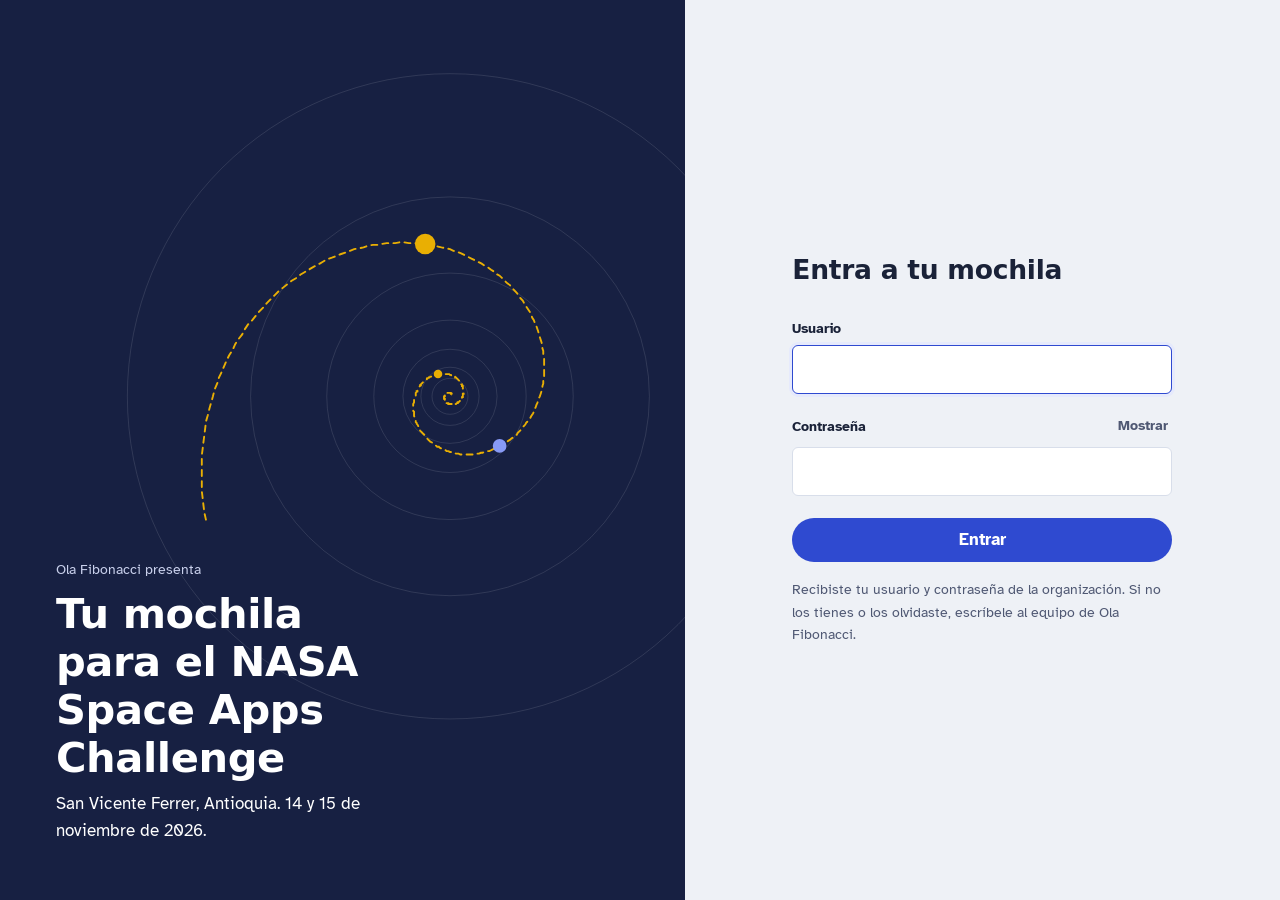
==== frontend/index.html @ 3ba0091b "Portal de participantes "Mochila virtual" del NASA Space Apps San Vicente Ferrer - Backend Flask por" ====
<!doctype html>
<html lang="es">
<head>
  <meta charset="utf-8">
  <meta name="viewport" content="width=device-width, initial-scale=1">
  <meta name="theme-color" content="#172042">
  <meta name="robots" content="noindex, nofollow">
  <link rel="icon" href="assets/img/insignia.svg" type="image/svg+xml">
  <link rel="preload" href="assets/fonts/atkinson-hyperlegible-latin-400-normal.woff2" as="font" type="font/woff2" crossorigin>
  <link rel="preload" href="assets/fonts/bricolage-grotesque-latin-800-normal.woff2" as="font" type="font/woff2" crossorigin>
  <link rel="stylesheet" href="assets/css/base.css">
  <link rel="stylesheet" href="assets/css/portal.css">
  <title>Mochila virtual — NASA Space Apps San Vicente Ferrer</title>
  <meta name="description" content="Portal privado de participantes del NASA Space Apps Challenge San Vicente Ferrer, organizado por Ola Fibonacci.">
</head>
<body>
  <template id="plantilla-espiral">
<svg class="espiral" viewBox="0 0 800 800" aria-hidden="true" focusable="false">
  <defs><mask id="bordado-mascara"><path class="bordado" d="M432,398 L432,398 L432,398 L432,398 L432,398 L432,398 L432,398 L432,398 L432,398 L432,398 L432,398 L432,398 L432,398 L432,397 L431,397 L431,397 L431,397 L431,397 L431,397 L431,397 L431,397 L431,397 L431,397 L431,397 L431,397 L431,397 L431,397 L431,397 L431,397 L431,396 L431,396 L430,396 L430,396 L430,396 L430,396 L430,396 L430,396 L430,396 L430,396 L430,396 L430,396 L430,396 L430,396 L429,396 L429,396 L429,396 L429,396 L429,396 L429,396 L429,396 L429,396 L429,396 L429,396 L428,396 L428,396 L428,396 L428,396 L428,396 L428,396 L428,396 L428,396 L428,396 L427,396 L427,396 L427,396 L427,396 L427,396 L427,396 L427,396 L427,396 L426,396 L426,396 L426,396 L426,396 L426,396 L426,396 L426,397 L426,397 L426,397 L426,397 L425,397 L425,397 L425,397 L425,397 L425,397 L425,397 L425,397 L425,398 L425,398 L425,398 L424,398 L424,398 L424,398 L424,398 L424,398 L424,399 L424,399 L424,399 L424,399 L424,399 L424,399 L424,399 L424,400 L424,400 L424,400 L424,400 L423,400 L423,400 L423,401 L423,401 L423,401 L423,401 L423,401 L423,401 L423,402 L423,402 L423,402 L423,402 L423,402 L423,402 L423,403 L424,403 L424,403 L424,403 L424,403 L424,404 L424,404 L424,404 L424,404 L424,404 L424,404 L424,405 L424,405 L424,405 L424,405 L425,405 L425,406 L425,406 L425,406 L425,406 L425,406 L425,406 L425,407 L426,407 L426,407 L426,407 L426,407 L426,407 L426,408 L427,408 L427,408 L427,408 L427,408 L427,408 L428,408 L428,408 L428,409 L428,409 L429,409 L429,409 L429,409 L429,409 L430,409 L430,409 L430,409 L430,409 L431,409 L431,409 L431,409 L431,409 L432,409 L432,410 L432,410 L433,410 L433,410 L433,410 L433,410 L434,409 L434,409 L434,409 L435,409 L435,409 L435,409 L435,409 L436,409 L436,409 L436,409 L437,409 L437,409 L437,409 L438,408 L438,408 L438,408 L438,408 L439,408 L439,408 L439,407 L440,407 L440,407 L440,407 L440,407 L441,406 L441,406 L441,406 L441,406 L442,405 L442,405 L442,405 L442,404 L443,404 L443,404 L443,404 L443,403 L444,403 L444,403 L444,402 L444,402 L444,401 L444,401 L445,401 L445,400 L445,400 L445,400 L445,399 L445,399 L445,398 L445,398 L445,397 L446,397 L446,397 L446,396 L446,396 L446,395 L446,395 L446,394 L446,394 L446,393 L446,393 L446,392 L446,392 L445,391 L445,391 L445,390 L445,390 L445,390 L445,389 L445,389 L445,388 L444,388 L444,387 L444,387 L444,386 L443,386 L443,385 L443,385 L443,384 L442,384 L442,383 L442,383 L441,382 L441,382 L441,382 L440,381 L440,381 L439,380 L439,380 L438,379 L438,379 L438,379 L437,378 L437,378 L436,378 L436,377 L435,377 L434,377 L434,376 L433,376 L433,376 L432,376 L431,375 L431,375 L430,375 L430,375 L429,374 L428,374 L428,374 L427,374 L426,374 L425,374 L425,374 L424,374 L423,373 L423,373 L422,373 L421,373 L420,373 L420,373 L419,374 L418,374 L417,374 L416,374 L416,374 L415,374 L414,374 L413,375 L413,375 L412,375 L411,375 L410,376 L409,376 L409,376 L408,377 L407,377 L406,378 L406,378 L405,378 L404,379 L403,379 L403,380 L402,381 L401,381 L400,382 L400,382 L399,383 L398,384 L398,384 L397,385 L396,386 L396,387 L395,387 L395,388 L394,389 L394,390 L393,391 L393,392 L392,393 L392,394 L391,394 L391,395 L390,396 L390,397 L390,399 L389,400 L389,401 L389,402 L388,403 L388,404 L388,405 L388,406 L388,407 L387,409 L387,410 L387,411 L387,412 L387,413 L387,415 L387,416 L387,417 L388,418 L388,419 L388,421 L388,422 L388,423 L389,425 L389,426 L390,427 L390,428 L390,430 L391,431 L391,432 L392,433 L393,435 L393,436 L394,437 L395,438 L395,440 L396,441 L397,442 L398,443 L399,444 L400,445 L401,447 L402,448 L403,449 L404,450 L405,451 L406,452 L407,453 L409,454 L410,455 L411,456 L413,457 L414,458 L415,459 L417,459 L418,460 L420,461 L421,462 L423,462 L425,463 L426,464 L428,464 L430,465 L431,465 L433,466 L435,466 L437,467 L438,467 L440,467 L442,468 L444,468 L446,468 L448,468 L450,468 L452,468 L454,468 L456,468 L458,468 L460,467 L462,467 L464,467 L466,466 L468,466 L470,465 L472,465 L474,464 L476,464 L478,463 L480,462 L482,461 L484,460 L486,459 L488,458 L490,457 L492,456 L494,455 L496,454 L498,452 L500,451 L502,449 L504,448 L506,446 L508,445 L509,443 L511,441 L513,439 L515,437 L516,435 L518,433 L519,431 L521,429 L522,427 L524,425 L525,423 L527,420 L528,418 L529,415 L530,413 L531,410 L532,408 L533,405 L534,402 L535,400 L536,397 L537,394 L538,391 L538,388 L539,385 L539,382 L540,379 L540,376 L540,373 L540,370 L540,367 L540,364 L540,360 L540,357 L540,354 L539,351 L539,347 L538,344 L538,341 L537,337 L536,334 L535,331 L534,328 L533,324 L532,321 L531,318 L529,314 L528,311 L526,308 L525,304 L523,301 L521,298 L519,295 L517,292 L515,288 L512,285 L510,282 L508,279 L505,276 L502,273 L500,270 L497,268 L494,265 L491,262 L488,259 L484,257 L481,254 L478,252 L474,249 L470,247 L467,245 L463,243 L459,241 L455,239 L451,237 L447,235 L443,233 L438,231 L434,230 L430,228 L425,227 L420,226 L416,225 L411,224 L406,223 L401,222 L397,222 L392,221 L387,221 L382,221 L376,220 L371,220 L366,221 L361,221 L356,221 L350,222 L345,223 L340,223 L334,224 L329,226 L324,227 L318,228 L313,230 L308,232 L302,234 L297,236 L292,238 L286,240 L281,243 L276,246 L270,249 L265,252 L260,255 L255,258 L250,262 L245,265 L240,269 L235,273 L230,277 L225,282 L221,286 L216,291 L212,296 L207,301 L203,306 L199,311 L194,316 L190,322 L187,328 L183,333 L179,339 L176,346 L172,352 L169,358 L166,365 L163,372 L160,378 L158,385 L155,392 L153,400 L151,407 L149,414 L147,422 L145,429 L144,437 L143,445 L142,453 L141,461 L140,469 L140,477 L140,485 L140,494 L140,502 L140,511 L141,519 L142,528 L143,536 L145,545" fill="none" stroke="#fff" stroke-width="8"/></mask></defs>
  <circle class="orbita-fina" cx="430" cy="400" r="21"/><circle class="orbita-fina" cx="430" cy="400" r="34"/><circle class="orbita-fina" cx="430" cy="400" r="55"/><circle class="orbita-fina" cx="430" cy="400" r="89"/><circle class="orbita-fina" cx="430" cy="400" r="144"/><circle class="orbita-fina" cx="430" cy="400" r="233"/><circle class="orbita-fina" cx="430" cy="400" r="377"/>
  <path class="puntada" d="M432,398 L432,398 L432,398 L432,398 L432,398 L432,398 L432,398 L432,398 L432,398 L432,398 L432,398 L432,398 L432,398 L432,397 L431,397 L431,397 L431,397 L431,397 L431,397 L431,397 L431,397 L431,397 L431,397 L431,397 L431,397 L431,397 L431,397 L431,397 L431,397 L431,396 L431,396 L430,396 L430,396 L430,396 L430,396 L430,396 L430,396 L430,396 L430,396 L430,396 L430,396 L430,396 L430,396 L429,396 L429,396 L429,396 L429,396 L429,396 L429,396 L429,396 L429,396 L429,396 L429,396 L428,396 L428,396 L428,396 L428,396 L428,396 L428,396 L428,396 L428,396 L428,396 L427,396 L427,396 L427,396 L427,396 L427,396 L427,396 L427,396 L427,396 L426,396 L426,396 L426,396 L426,396 L426,396 L426,396 L426,397 L426,397 L426,397 L426,397 L425,397 L425,397 L425,397 L425,397 L425,397 L425,397 L425,397 L425,398 L425,398 L425,398 L424,398 L424,398 L424,398 L424,398 L424,398 L424,399 L424,399 L424,399 L424,399 L424,399 L424,399 L424,399 L424,400 L424,400 L424,400 L424,400 L423,400 L423,400 L423,401 L423,401 L423,401 L423,401 L423,401 L423,401 L423,402 L423,402 L423,402 L423,402 L423,402 L423,402 L423,403 L424,403 L424,403 L424,403 L424,403 L424,404 L424,404 L424,404 L424,404 L424,404 L424,404 L424,405 L424,405 L424,405 L424,405 L425,405 L425,406 L425,406 L425,406 L425,406 L425,406 L425,406 L425,407 L426,407 L426,407 L426,407 L426,407 L426,407 L426,408 L427,408 L427,408 L427,408 L427,408 L427,408 L428,408 L428,408 L428,409 L428,409 L429,409 L429,409 L429,409 L429,409 L430,409 L430,409 L430,409 L430,409 L431,409 L431,409 L431,409 L431,409 L432,409 L432,410 L432,410 L433,410 L433,410 L433,410 L433,410 L434,409 L434,409 L434,409 L435,409 L435,409 L435,409 L435,409 L436,409 L436,409 L436,409 L437,409 L437,409 L437,409 L438,408 L438,408 L438,408 L438,408 L439,408 L439,408 L439,407 L440,407 L440,407 L440,407 L440,407 L441,406 L441,406 L441,406 L441,406 L442,405 L442,405 L442,405 L442,404 L443,404 L443,404 L443,404 L443,403 L444,403 L444,403 L444,402 L444,402 L444,401 L444,401 L445,401 L445,400 L445,400 L445,400 L445,399 L445,399 L445,398 L445,398 L445,397 L446,397 L446,397 L446,396 L446,396 L446,395 L446,395 L446,394 L446,394 L446,393 L446,393 L446,392 L446,392 L445,391 L445,391 L445,390 L445,390 L445,390 L445,389 L445,389 L445,388 L444,388 L444,387 L444,387 L444,386 L443,386 L443,385 L443,385 L443,384 L442,384 L442,383 L442,383 L441,382 L441,382 L441,382 L440,381 L440,381 L439,380 L439,380 L438,379 L438,379 L438,379 L437,378 L437,378 L436,378 L436,377 L435,377 L434,377 L434,376 L433,376 L433,376 L432,376 L431,375 L431,375 L430,375 L430,375 L429,374 L428,374 L428,374 L427,374 L426,374 L425,374 L425,374 L424,374 L423,373 L423,373 L422,373 L421,373 L420,373 L420,373 L419,374 L418,374 L417,374 L416,374 L416,374 L415,374 L414,374 L413,375 L413,375 L412,375 L411,375 L410,376 L409,376 L409,376 L408,377 L407,377 L406,378 L406,378 L405,378 L404,379 L403,379 L403,380 L402,381 L401,381 L400,382 L400,382 L399,383 L398,384 L398,384 L397,385 L396,386 L396,387 L395,387 L395,388 L394,389 L394,390 L393,391 L393,392 L392,393 L392,394 L391,394 L391,395 L390,396 L390,397 L390,399 L389,400 L389,401 L389,402 L388,403 L388,404 L388,405 L388,406 L388,407 L387,409 L387,410 L387,411 L387,412 L387,413 L387,415 L387,416 L387,417 L388,418 L388,419 L388,421 L388,422 L388,423 L389,425 L389,426 L390,427 L390,428 L390,430 L391,431 L391,432 L392,433 L393,435 L393,436 L394,437 L395,438 L395,440 L396,441 L397,442 L398,443 L399,444 L400,445 L401,447 L402,448 L403,449 L404,450 L405,451 L406,452 L407,453 L409,454 L410,455 L411,456 L413,457 L414,458 L415,459 L417,459 L418,460 L420,461 L421,462 L423,462 L425,463 L426,464 L428,464 L430,465 L431,465 L433,466 L435,466 L437,467 L438,467 L440,467 L442,468 L444,468 L446,468 L448,468 L450,468 L452,468 L454,468 L456,468 L458,468 L460,467 L462,467 L464,467 L466,466 L468,466 L470,465 L472,465 L474,464 L476,464 L478,463 L480,462 L482,461 L484,460 L486,459 L488,458 L490,457 L492,456 L494,455 L496,454 L498,452 L500,451 L502,449 L504,448 L506,446 L508,445 L509,443 L511,441 L513,439 L515,437 L516,435 L518,433 L519,431 L521,429 L522,427 L524,425 L525,423 L527,420 L528,418 L529,415 L530,413 L531,410 L532,408 L533,405 L534,402 L535,400 L536,397 L537,394 L538,391 L538,388 L539,385 L539,382 L540,379 L540,376 L540,373 L540,370 L540,367 L540,364 L540,360 L540,357 L540,354 L539,351 L539,347 L538,344 L538,341 L537,337 L536,334 L535,331 L534,328 L533,324 L532,321 L531,318 L529,314 L528,311 L526,308 L525,304 L523,301 L521,298 L519,295 L517,292 L515,288 L512,285 L510,282 L508,279 L505,276 L502,273 L500,270 L497,268 L494,265 L491,262 L488,259 L484,257 L481,254 L478,252 L474,249 L470,247 L467,245 L463,243 L459,241 L455,239 L451,237 L447,235 L443,233 L438,231 L434,230 L430,228 L425,227 L420,226 L416,225 L411,224 L406,223 L401,222 L397,222 L392,221 L387,221 L382,221 L376,220 L371,220 L366,221 L361,221 L356,221 L350,222 L345,223 L340,223 L334,224 L329,226 L324,227 L318,228 L313,230 L308,232 L302,234 L297,236 L292,238 L286,240 L281,243 L276,246 L270,249 L265,252 L260,255 L255,258 L250,262 L245,265 L240,269 L235,273 L230,277 L225,282 L221,286 L216,291 L212,296 L207,301 L203,306 L199,311 L194,316 L190,322 L187,328 L183,333 L179,339 L176,346 L172,352 L169,358 L166,365 L163,372 L160,378 L158,385 L155,392 L153,400 L151,407 L149,414 L147,422 L145,429 L144,437 L143,445 L142,453 L141,461 L140,469 L140,477 L140,485 L140,494 L140,502 L140,511 L141,519 L142,528 L143,536 L145,545" mask="url(#bordado-mascara)"/>
  <circle class="astro " cx="416" cy="374" r="5"/><circle class="astro frio" cx="488" cy="458" r="8"/><circle class="astro " cx="401" cy="222" r="12"/>
</svg>
  </template>
  <div id="app"><div class="cargando">Cargando tu mochila…</div></div>
  <noscript><p class="contenedor">Necesitas activar JavaScript para usar la mochila virtual.</p></noscript>
  <script src="assets/js/config.js"></script>
  <script src="assets/js/comun.js"></script>
  <script src="assets/js/portal.js"></script>
</body>
</html>
---- frontend/assets/css/base.css ----
/* ==========================================================================
   Base compartida: tipografías, tokens, controles. La usan portal y panel.
   ========================================================================== */

@font-face { font-family: "Bricolage"; src: url("../fonts/bricolage-grotesque-latin-500-normal.woff2") format("woff2"); font-weight: 500; font-display: swap; }
@font-face { font-family: "Bricolage"; src: url("../fonts/bricolage-grotesque-latin-700-normal.woff2") format("woff2"); font-weight: 700; font-display: swap; }
@font-face { font-family: "Bricolage"; src: url("../fonts/bricolage-grotesque-latin-800-normal.woff2") format("woff2"); font-weight: 800; font-display: swap; }
@font-face { font-family: "Atkinson"; src: url("../fonts/atkinson-hyperlegible-latin-400-normal.woff2") format("woff2"); font-weight: 400; font-display: swap; }
@font-face { font-family: "Atkinson"; src: url("../fonts/atkinson-hyperlegible-latin-400-italic.woff2") format("woff2"); font-weight: 400; font-style: italic; font-display: swap; }
@font-face { font-family: "Atkinson"; src: url("../fonts/atkinson-hyperlegible-latin-700-normal.woff2") format("woff2"); font-weight: 700; font-display: swap; }

:root {
  /* Paleta */
  --noche: #172042;          /* tinta, banda superior */
  --neblina: #eef1f6;        /* fondo de página */
  --papel: #ffffff;          /* superficies */
  --hilo: #f5b700;           /* puntadas de las insignias */
  --orbita: #2f4ad0;         /* acciones y enlaces */
  --paramo: #1f7a5a;         /* "ahora", éxito */
  --alerta: #c23b2a;         /* errores */

  /* Roles */
  --fondo: var(--neblina);
  --superficie: var(--papel);
  --superficie-2: #f6f8fb;
  --texto: #1a2238;
  --texto-suave: #4f5873;
  --linea: #d8deea;
  --accion: var(--orbita);
  --accion-texto: #ffffff;
  --accion-suave: #e6eafc;
  --exito: var(--paramo);
  --exito-suave: #e1f2ea;
  --peligro: var(--alerta);
  --peligro-suave: #fbe7e4;
  --foco: #f5b700;

  /* Tonos de las insignias (hilo de fondo de cada parche) */
  --tono-1: #2a3577;
  --tono-2: #1f6b52;
  --tono-3: #8a5a12;
  --tono-4: #2f4ad0;
  --tono-5: #6b3fa0;
  --tono-6: #a13a2e;

  /* Tipografía (escala 1.25) */
  --familia-titulo: "Bricolage", "Segoe UI", system-ui, sans-serif;
  --familia-texto: "Atkinson", "Segoe UI", system-ui, sans-serif;
  --t-xs: 0.8rem;
  --t-sm: 0.9rem;
  --t-md: 1.0625rem;
  --t-lg: 1.33rem;
  --t-xl: 1.66rem;
  --t-2xl: 2.07rem;
  --t-3xl: 2.6rem;

  --radio-s: 6px;
  --radio-m: 12px;
  --sombra: 0 1px 2px rgba(23, 32, 66, 0.08), 0 4px 16px rgba(23, 32, 66, 0.06);
  --ancho: 1080px;
  --margen: 16px;
  color-scheme: light;
}

@media (prefers-color-scheme: dark) {
  :root {
    --fondo: #0f1530;
    --superficie: #182046;
    --superficie-2: #1d2654;
    --texto: #e8ecf8;
    --texto-suave: #aab3d0;
    --linea: #2c3769;
    --accion: #8fa1ff;
    --accion-texto: #0f1530;
    --accion-suave: #26306a;
    --exito: #5fd0a3;
    --exito-suave: #153a33;
    --peligro: #ff8a78;
    --peligro-suave: #45201f;
    --sombra: 0 1px 2px rgba(0, 0, 0, 0.3);
    color-scheme: dark;
  }
}

*, *::before, *::after { box-sizing: border-box; }

html { -webkit-text-size-adjust: 100%; }

body {
  margin: 0;
  background: var(--fondo);
  color: var(--texto);
  font-family: var(--familia-texto);
  font-size: var(--t-md);
  line-height: 1.55;
  -webkit-font-smoothing: antialiased;
}

h1, h2, h3, h4 {
  font-family: var(--familia-titulo);
  line-height: 1.15;
  margin: 0;
  letter-spacing: -0.01em;
  text-wrap: balance;
}

p { margin: 0; }

a { color: var(--accion); text-underline-offset: 0.2em; }

img { max-width: 100%; display: block; }

[hidden] { display: none !important; }

:focus-visible {
  outline: 3px solid var(--foco);
  outline-offset: 2px;
  border-radius: 4px;
}

.solo-lector {
  position: absolute; width: 1px; height: 1px; overflow: hidden;
  clip: rect(0 0 0 0); white-space: nowrap;
}

.contenedor {
  width: 100%;
  max-width: var(--ancho);
  margin: 0 auto;
  padding: 0 var(--margen);
}

/* ---------------------------------------------------------------- botones */

.boton {
  display: inline-flex;
  align-items: center;
  justify-content: center;
  gap: 0.45em;
  min-height: 44px;
  padding: 0.55em 1.1em;
  border: 1.5px solid transparent;
  border-radius: 999px;
  background: var(--accion);
  color: var(--accion-texto);
  font: 700 var(--t-md)/1.1 var(--familia-texto);
  text-decoration: none;
  cursor: pointer;
  white-space: nowrap;
  transition: filter 0.15s;
}
.boton:hover { filter: brightness(1.08); }
.boton:disabled { opacity: 0.6; cursor: progress; }

.boton.secundario { background: transparent; color: var(--accion); border-color: currentColor; }
.boton.discreto { background: transparent; color: var(--texto-suave); padding-inline: 0.6em; }
.boton.discreto:hover { color: var(--texto); filter: none; }
.boton.peligro { background: var(--peligro); color: #fff; }
.boton.peligro.secundario { background: transparent; color: var(--peligro); }
.boton.pequeno { min-height: 36px; padding: 0.35em 0.85em; font-size: var(--t-sm); }

/* ---------------------------------------------------------------- formularios */

.campo { display: grid; gap: 0.35rem; }
.campo + .campo { margin-top: 1rem; }

.campo label, .etiqueta {
  font-weight: 700;
  font-size: var(--t-sm);
}

.campo .ayuda { font-size: var(--t-sm); color: var(--texto-suave); }

input[type="text"], input[type="password"], input[type="email"], input[type="url"],
input[type="date"], input[type="time"], input[type="search"], select, textarea {
  width: 100%;
  min-height: 46px;
  padding: 0.6em 0.8em;
  border: 1.5px solid var(--linea);
  border-radius: var(--radio-s);
  background: var(--superficie);
  color: var(--texto);
  font: inherit;
}
textarea { min-height: 7em; resize: vertical; line-height: 1.5; }
input:focus, select:focus, textarea:focus { border-color: var(--accion); outline: none; box-shadow: 0 0 0 3px var(--accion-suave); }
input[aria-invalid="true"], textarea[aria-invalid="true"] { border-color: var(--peligro); }

.casilla { display: flex; align-items: center; gap: 0.6rem; font-weight: 700; cursor: pointer; }
.casilla input { width: 1.25rem; height: 1.25rem; accent-color: var(--accion); }

.aviso-error {
  padding: 0.75rem 1rem;
  border-radius: var(--radio-s);
  background: var(--peligro-suave);
  color: var(--peligro);
  font-weight: 700;
}
.aviso-error ul { margin: 0.4rem 0 0; padding-left: 1.2rem; font-weight: 400; }

/* ---------------------------------------------------------------- diálogos */

dialog {
  width: min(560px, calc(100vw - 24px));
  max-height: calc(100vh - 24px);
  padding: 0;
  border: 0;
  border-radius: var(--radio-m);
  background: var(--superficie);
  color: var(--texto);
  box-shadow: 0 20px 60px rgba(0, 0, 0, 0.35);
}
dialog::backdrop { background: rgba(15, 21, 48, 0.55); }
dialog.ancho { width: min(820px, calc(100vw - 24px)); }

.dialogo-cuerpo { padding: 1.5rem; display: grid; gap: 1rem; }
.dialogo-cuerpo h2 { font-size: var(--t-xl); }
.dialogo-acciones { display: flex; flex-wrap: wrap; gap: 0.6rem; justify-content: flex-end; padding-top: 0.5rem; }

/* ---------------------------------------------------------------- avisos flotantes */

.tostadas {
  position: fixed;
  left: 50%;
  bottom: 16px;
  transform: translateX(-50%);
  display: grid;
  gap: 8px;
  z-index: 100;
  width: min(440px, calc(100vw - 32px));
}
.tostada {
  padding: 0.8rem 1rem;
  border-radius: var(--radio-s);
  background: var(--noche);
  color: #fff;
  box-shadow: var(--sombra);
  font-weight: 700;
}
.tostada.error { background: var(--alerta); }

@media (prefers-reduced-motion: no-preference) {
  .tostada { animation: tostada-entra 0.2s ease-out; }
  @keyframes tostada-entra { from { opacity: 0; transform: translateY(8px); } }
}

/* ---------------------------------------------------------------- pantalla de ingreso (compartida) */

.ingreso {
  min-height: 100vh;
  min-height: 100dvh;
  display: grid;
  grid-template-columns: 1fr;
  background: var(--noche);
  color: #fff;
}

.ingreso-arte {
  position: relative;
  overflow: hidden;
  padding: 2rem var(--margen) 1rem;
  display: flex;
  flex-direction: column;
  justify-content: flex-end;
  min-height: 34vh;
}

.ingreso-arte svg.espiral {
  position: absolute;
  right: -18%;
  top: -10%;
  width: 115%;
  max-width: 760px;
  opacity: 0.95;
  pointer-events: none;
}

.ingreso-marca { position: relative; display: grid; gap: 0.6rem; max-width: 30ch; }
.ingreso-marca .organiza { color: #c9d0ec; font-size: var(--t-sm); }
.ingreso-marca h1 { font-size: var(--t-2xl); font-weight: 800; }

.ingreso-formulario {
  background: var(--fondo);
  color: var(--texto);
  padding: 2rem var(--margen) 3rem;
  display: flex;
  justify-content: center;
}
.ingreso-formulario form { width: 100%; max-width: 380px; display: grid; gap: 1rem; align-content: start; }
.ingreso-formulario h2 { font-size: var(--t-xl); }
.fila-etiqueta { display: flex; align-items: center; justify-content: space-between; }
.ingreso-formulario button[type="submit"] { width: 100%; margin-top: 0.4rem; }
.ingreso-formulario .campo + .campo { margin-top: 0; }
.ingreso-formulario .fila-etiqueta .boton { min-height: 32px; margin-right: -0.6em; }
.ingreso-formulario .nota { font-size: var(--t-sm); color: var(--texto-suave); }

@media (min-width: 860px) {
  .ingreso { grid-template-columns: 1.15fr 1fr; }
  .ingreso-arte { padding: 3.5rem; min-height: 100vh; }
  .ingreso-arte svg.espiral { right: -12%; top: 6%; width: 100%; }
  .ingreso-marca h1 { font-size: var(--t-3xl); }
  .ingreso-formulario { align-items: center; padding: 3rem; }
}

/* puntadas de la espiral: el trazo se "borda" una sola vez al cargar */
.espiral .puntada { fill: none; stroke: var(--hilo); stroke-width: 2.2; stroke-dasharray: 7 6; stroke-linecap: round; }
.espiral .orbita-fina { fill: none; stroke: rgba(255, 255, 255, 0.14); stroke-width: 1; }
.espiral .astro { fill: var(--hilo); }
.espiral .astro.frio { fill: #8fa1ff; }

@media (prefers-reduced-motion: no-preference) {
  .espiral .bordado { stroke-dasharray: 2200; stroke-dashoffset: 2200; animation: bordar 2.4s 0.2s ease-out forwards; }
  @keyframes bordar { to { stroke-dashoffset: 0; } }
}

/* ---------------------------------------------------------------- utilidades */

.cargando {
  display: grid;
  place-items: center;
  min-height: 30vh;
  color: var(--texto-suave);
}
.vacio {
  padding: 2rem 1.25rem;
  border: 1.5px dashed var(--linea);
  border-radius: var(--radio-m);
  color: var(--texto-suave);
  text-align: center;
}
---- frontend/assets/css/portal.css ----
/* ==========================================================================
   Portal de participantes: la mochila como faja de insignias bordadas.
   ========================================================================== */

.fila-etiqueta { display: flex; align-items: center; justify-content: space-between; }

/* ---------------------------------------------------------------- banda superior */

.banda {
  background: var(--noche);
  color: #fff;
}
.banda .contenedor {
  display: flex;
  align-items: center;
  justify-content: space-between;
  gap: 1rem;
  min-height: 60px;
}
.marca {
  display: flex;
  align-items: center;
  gap: 0.6rem;
  color: #fff;
  text-decoration: none;
  font: 800 var(--t-md)/1.1 var(--familia-titulo);
}
.marca img { width: 30px; height: 30px; }
.marca small { display: block; font: 400 var(--t-xs)/1.2 var(--familia-texto); color: #c9d0ec; }

.menu-usuario { position: relative; }
.menu-usuario summary {
  list-style: none;
  display: flex;
  align-items: center;
  gap: 0.5rem;
  min-height: 44px;
  padding: 0 0.4rem 0 0.9rem;
  border: 1.5px solid rgba(255, 255, 255, 0.25);
  border-radius: 999px;
  cursor: pointer;
  font-weight: 700;
}
.menu-usuario summary::-webkit-details-marker { display: none; }
.menu-usuario .inicial {
  display: grid;
  place-items: center;
  width: 32px;
  height: 32px;
  border-radius: 50%;
  background: var(--hilo);
  color: var(--noche);
  font: 800 var(--t-sm)/1 var(--familia-titulo);
}
.menu-usuario .nombre-corto { max-width: 14ch; overflow: hidden; text-overflow: ellipsis; white-space: nowrap; }
.menu-usuario[open] summary { background: rgba(255, 255, 255, 0.1); }
.menu-usuario .opciones {
  position: absolute;
  right: 0;
  top: calc(100% + 8px);
  z-index: 20;
  min-width: 220px;
  padding: 0.4rem;
  border-radius: var(--radio-m);
  background: var(--superficie);
  color: var(--texto);
  box-shadow: 0 12px 32px rgba(15, 21, 48, 0.25);
  display: grid;
}
.menu-usuario .opciones button {
  text-align: left;
  min-height: 44px;
  padding: 0 0.8rem;
  border: 0;
  border-radius: var(--radio-s);
  background: none;
  color: inherit;
  font: inherit;
  cursor: pointer;
}
.menu-usuario .opciones button:hover { background: var(--superficie-2); }
.menu-usuario .opciones .quien { padding: 0.5rem 0.8rem 0.6rem; font-size: var(--t-sm); color: var(--texto-suave); border-bottom: 1px solid var(--linea); margin-bottom: 0.3rem; }

@media (max-width: 520px) {
  .menu-usuario .nombre-corto { display: none; }
  .menu-usuario summary { padding: 0 0.3rem; border: 0; }
  .marca small { display: none; }
}

/* ---------------------------------------------------------------- inicio */

.inicio { padding-block: 2rem 4rem; display: grid; gap: 2.5rem; }

.saludo { display: grid; gap: 0.5rem; max-width: 62ch; }
.saludo h1 { font-size: var(--t-2xl); font-weight: 800; }
.saludo p { color: var(--texto-suave); font-size: var(--t-lg); line-height: 1.45; }

@media (min-width: 720px) {
  .inicio { padding-top: 3rem; }
  .saludo h1 { font-size: var(--t-3xl); }
}

/* ---------------------------------------------------------------- lo próximo */

.proximo {
  display: grid;
  gap: 1rem;
  padding: 1.25rem;
  border-radius: var(--radio-m);
  background: var(--superficie);
  box-shadow: var(--sombra);
  border-left: 6px solid var(--hilo);
}
.proximo.en-curso { border-left-color: var(--exito); }
.proximo h2 { font-size: var(--t-sm); font-family: var(--familia-texto); font-weight: 700; color: var(--texto-suave); }
.proximo.en-curso h2 { color: var(--exito); }
.proximo-principal { display: grid; gap: 0.35rem; }
.proximo-principal h3 { font-size: var(--t-xl); font-weight: 800; }
.proximo-principal .cuando { font-weight: 700; }
.proximo-principal .lugar { color: var(--texto-suave); }
.proximo-principal .boton { justify-self: start; margin-top: 0.6rem; }
.proximo-principal .boton.en-vivo { background: var(--exito); color: var(--accion-texto); }
.proximo-siguientes { list-style: none; margin: 0; padding: 0.9rem 0 0; border-top: 1px solid var(--linea); display: grid; gap: 0.5rem; }
.proximo-siguientes li { display: grid; grid-template-columns: 9.5rem 1fr; gap: 0.75rem; }
.proximo-siguientes .cuando { color: var(--texto-suave); font-size: var(--t-sm); padding-top: 0.12rem; }

@media (min-width: 720px) {
  .proximo { grid-template-columns: 1.3fr 1fr; padding: 1.5rem 1.75rem; align-items: start; }
  .proximo h2 { grid-column: 1 / -1; }
  .proximo-siguientes { padding: 0 0 0 1.5rem; border-top: 0; border-left: 1px solid var(--linea); }
  .proximo-siguientes li { grid-template-columns: 1fr; gap: 0.1rem; }
}

/* ---------------------------------------------------------------- faja de insignias */

.faja { display: grid; gap: 1.25rem; }
.faja h2 { font-size: var(--t-xl); font-weight: 800; }

.insignias {
  list-style: none;
  margin: 0;
  padding: 0;
  display: grid;
  grid-template-columns: repeat(auto-fill, minmax(132px, 1fr));
  gap: 1.75rem 1rem;
}

.insignia {
  display: grid;
  justify-items: center;
  gap: 0.6rem;
  padding: 0.25rem;
  color: var(--texto);
  text-decoration: none;
  text-align: center;
  border-radius: var(--radio-m);
}
.insignia-titulo { font: 700 var(--t-md)/1.2 var(--familia-titulo); text-wrap: balance; }
.insignia-conteo { font-size: var(--t-sm); color: var(--texto-suave); margin-top: -0.35rem; }

/* El parche: borde sobrehilado + fondo de sarga + puntada interior */
.parche {
  --tamano: 112px;
  position: relative;
  display: grid;
  place-items: center;
  width: var(--tamano);
  height: var(--tamano);
  border-radius: 50%;
  background: repeating-conic-gradient(from 0deg, var(--hilo) 0deg 4deg, #c99500 4deg 6deg);
  box-shadow: 0 3px 0 rgba(23, 32, 66, 0.18), 0 8px 18px rgba(23, 32, 66, 0.14);
  transition: transform 0.25s cubic-bezier(.3, 1.6, .5, 1);
}
.parche::before {
  content: "";
  position: absolute;
  inset: 7px;
  border-radius: 50%;
  background:
    repeating-linear-gradient(45deg, rgba(255, 255, 255, 0.06) 0 2px, transparent 2px 5px),
    var(--tono, var(--tono-1));
}
.parche::after {
  content: "";
  position: absolute;
  inset: 13px;
  border-radius: 50%;
  border: 2px dashed rgba(245, 183, 0, 0.85);
}
.parche-icono {
  position: relative;
  z-index: 1;
  font-size: calc(var(--tamano) * 0.36);
  line-height: 1;
  filter: drop-shadow(0 2px 0 rgba(0, 0, 0, 0.25));
}
.insignia:hover .parche { transform: rotate(-6deg) scale(1.04); }
.insignia.vacia .parche { filter: saturate(0.55); }

@media (prefers-reduced-motion: reduce) {
  .parche { transition: none; }
  .insignia:hover .parche { transform: none; }
}

@media (min-width: 720px) {
  .insignias { grid-template-columns: repeat(auto-fill, minmax(150px, 1fr)); gap: 2.25rem 1.25rem; }
  .parche { --tamano: 128px; }
}

/* ---------------------------------------------------------------- vista de sección */

.vista-seccion { padding-block: 1.25rem 4rem; display: grid; gap: 1.75rem; }

.volver {
  justify-self: start;
  display: inline-flex;
  align-items: center;
  gap: 0.35rem;
  min-height: 44px;
  font-weight: 700;
  text-decoration: none;
}
.volver:hover { text-decoration: underline; }

.cabecera-seccion { display: grid; grid-template-columns: auto 1fr; gap: 1rem 1.25rem; align-items: center; }
.cabecera-seccion .parche { --tamano: 76px; }
.cabecera-seccion h1 { font-size: var(--t-2xl); font-weight: 800; }
.cabecera-seccion p { color: var(--texto-suave); margin-top: 0.3rem; max-width: 60ch; }

@media (min-width: 720px) {
  .cabecera-seccion .parche { --tamano: 96px; }
  .cabecera-seccion h1 { font-size: var(--t-3xl); }
}

.bloques { display: grid; gap: 1.75rem; max-width: 820px; }

/* texto */
.bloque-texto { padding: 1.25rem 1.4rem; border-radius: var(--radio-m); background: var(--superficie); box-shadow: var(--sombra); }
.bloque-texto h2 { font-size: var(--t-lg); margin-bottom: 0.6rem; }
.texto-rico { display: grid; gap: 0.8rem; max-width: 68ch; }
.texto-rico p { white-space: pre-line; }
.texto-rico a { overflow-wrap: anywhere; }

/* enlaces y archivos */
.recursos { list-style: none; margin: 0; padding: 0; border-radius: var(--radio-m); background: var(--superficie); box-shadow: var(--sombra); }
.recursos > li + li { border-top: 1px solid var(--linea); }
.recurso {
  display: grid;
  grid-template-columns: 44px 1fr;
  gap: 0.25rem 0.9rem;
  align-items: center;
  padding: 1rem 1.1rem;
  color: var(--texto);
  text-decoration: none;
}
a.recurso:hover .recurso-titulo { text-decoration: underline; color: var(--accion); }
.recurso-icono {
  grid-row: span 2;
  display: grid;
  place-items: center;
  width: 44px;
  height: 44px;
  border-radius: 50%;
  background: var(--accion-suave);
  font-size: 1.3rem;
}
.recurso-titulo { font-weight: 700; overflow-wrap: anywhere; }
.recurso-meta { font-size: var(--t-sm); color: var(--texto-suave); overflow-wrap: anywhere; }
.recurso-desc { grid-column: 2; color: var(--texto-suave); font-size: var(--t-sm); }
.recurso-accion { grid-column: 2; justify-self: start; margin-top: 0.5rem; }

@media (min-width: 640px) {
  .recurso { grid-template-columns: 44px 1fr auto; }
  .recurso-accion { grid-column: 3; grid-row: 1 / span 3; margin: 0; }
}

/* galería de imágenes */
.galeria { list-style: none; margin: 0; padding: 0; display: grid; grid-template-columns: repeat(auto-fill, minmax(200px, 1fr)); gap: 1rem; }
.galeria figure { margin: 0; display: grid; gap: 0.5rem; }
.miniatura {
  display: block;
  width: 100%;
  aspect-ratio: 16 / 10;
  padding: 0;
  border: 0;
  border-radius: var(--radio-m);
  overflow: hidden;
  background: var(--superficie-2);
  cursor: zoom-in;
}
.miniatura img { width: 100%; height: 100%; object-fit: cover; }
.galeria figcaption { display: flex; align-items: center; justify-content: space-between; gap: 0.5rem; font-weight: 700; }

.visor img { width: 100%; max-height: 70vh; object-fit: contain; background: #000; border-radius: var(--radio-s); }

/* cronograma */
.dia + .dia { margin-top: 1.5rem; }
.dia h2 { font-size: var(--t-lg); font-weight: 800; margin-bottom: 0.75rem; }
.cronograma { list-style: none; margin: 0; padding: 0; position: relative; }
.cronograma::before { content: ""; position: absolute; left: 6.6rem; top: 0.6rem; bottom: 0.6rem; border-left: 2px dashed var(--linea); }
.evento { position: relative; display: grid; grid-template-columns: 5.6rem 1fr; gap: 2rem; padding: 0.7rem 0; }
.evento::before {
  content: "";
  position: absolute;
  left: calc(6.6rem - 6px);
  top: 1.05rem;
  width: 14px;
  height: 14px;
  border-radius: 50%;
  background: var(--fondo);
  border: 3px solid var(--hilo);
}
.evento-hora { text-align: right; font-weight: 700; font-size: var(--t-sm); padding-top: 0.15rem; }
.evento-hora span { display: block; font-weight: 400; color: var(--texto-suave); }
.evento-cuerpo { display: grid; gap: 0.25rem; }
.evento-cuerpo h3 { font-size: var(--t-lg); font-family: var(--familia-texto); font-weight: 700; }
.evento-lugar { color: var(--texto-suave); font-size: var(--t-sm); }
.evento-cuerpo .boton { justify-self: start; margin-top: 0.4rem; }
.evento.pasado { opacity: 0.55; }
.evento.pasado::before { border-color: var(--linea); }
.evento.en_curso::before { border-color: var(--exito); background: var(--exito); }
.etiqueta-ahora {
  justify-self: start;
  padding: 0.1rem 0.6rem;
  border-radius: 999px;
  background: var(--exito-suave);
  color: var(--exito);
  font-size: var(--t-xs);
  font-weight: 700;
}

@media (max-width: 480px) {
  .cronograma::before { left: 4.6rem; }
  .evento { grid-template-columns: 3.8rem 1fr; gap: 1.6rem; }
  .evento::before { left: calc(4.6rem - 6px); }
}

/* progreso de descarga dentro del botón */
.boton.descargando { position: relative; overflow: hidden; }
.boton .progreso { position: absolute; left: 0; bottom: 0; height: 3px; background: currentColor; opacity: 0.6; }

.pie {
  padding: 2rem 0 3rem;
  color: var(--texto-suave);
  font-size: var(--t-sm);
  border-top: 1px solid var(--linea);
}
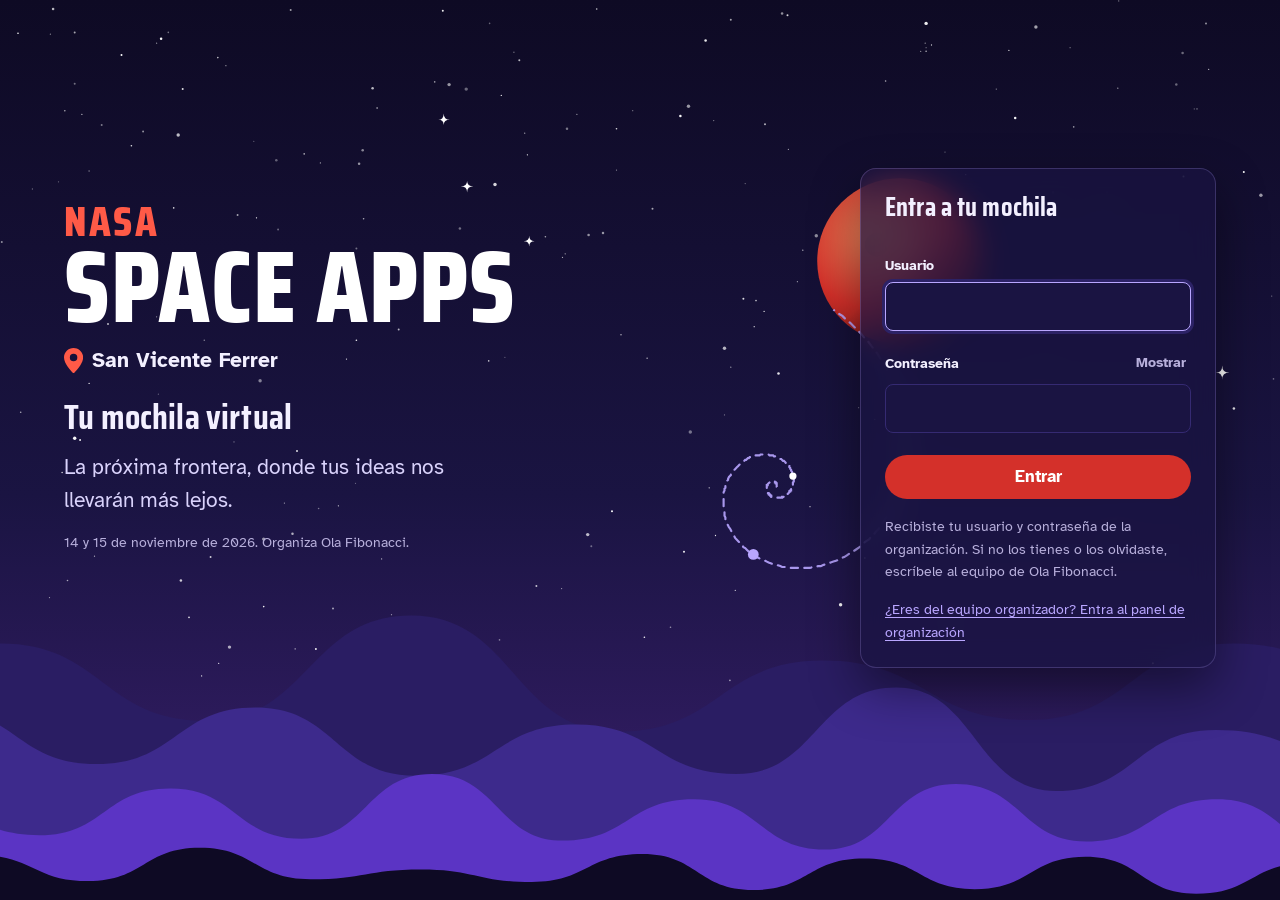
==== commit f6de0a8b: "Logo del evento y sección de aliados, administrables por el Superadmin - Pestaña "Logos y aliados" e" ====
--- a/frontend/index.html
+++ b/frontend/index.html
@@ -3,24 +3,19 @@
 <head>
   <meta charset="utf-8">
   <meta name="viewport" content="width=device-width, initial-scale=1">
-  <meta name="theme-color" content="#172042">
+  <meta name="theme-color" content="#0e0a24">
   <meta name="robots" content="noindex, nofollow">
   <link rel="icon" href="assets/img/insignia.svg" type="image/svg+xml">
   <link rel="preload" href="assets/fonts/atkinson-hyperlegible-latin-400-normal.woff2" as="font" type="font/woff2" crossorigin>
-  <link rel="preload" href="assets/fonts/bricolage-grotesque-latin-800-normal.woff2" as="font" type="font/woff2" crossorigin>
+  <link rel="preload" href="assets/fonts/saira-condensed-latin-800-normal.woff2" as="font" type="font/woff2" crossorigin>
   <link rel="stylesheet" href="assets/css/base.css">
   <link rel="stylesheet" href="assets/css/portal.css">
   <title>Mochila virtual — NASA Space Apps San Vicente Ferrer</title>
   <meta name="description" content="Portal privado de participantes del NASA Space Apps Challenge San Vicente Ferrer, organizado por Ola Fibonacci.">
 </head>
-<body>
-  <template id="plantilla-espiral">
-<svg class="espiral" viewBox="0 0 800 800" aria-hidden="true" focusable="false">
-  <defs><mask id="bordado-mascara"><path class="bordado" d="M432,398 L432,398 L432,398 L432,398 L432,398 L432,398 L432,398 L432,398 L432,398 L432,398 L432,398 L432,398 L432,398 L432,397 L431,397 L431,397 L431,397 L431,397 L431,397 L431,397 L431,397 L431,397 L431,397 L431,397 L431,397 L431,397 L431,397 L431,397 L431,397 L431,396 L431,396 L430,396 L430,396 L430,396 L430,396 L430,396 L430,396 L430,396 L430,396 L430,396 L430,396 L430,396 L430,396 L429,396 L429,396 L429,396 L429,396 L429,396 L429,396 L429,396 L429,396 L429,396 L429,396 L428,396 L428,396 L428,396 L428,396 L428,396 L428,396 L428,396 L428,396 L428,396 L427,396 L427,396 L427,396 L427,396 L427,396 L427,396 L427,396 L427,396 L426,396 L426,396 L426,396 L426,396 L426,396 L426,396 L426,397 L426,397 L426,397 L426,397 L425,397 L425,397 L425,397 L425,397 L425,397 L425,397 L425,397 L425,398 L425,398 L425,398 L424,398 L424,398 L424,398 L424,398 L424,398 L424,399 L424,399 L424,399 L424,399 L424,399 L424,399 L424,399 L424,400 L424,400 L424,400 L424,400 L423,400 L423,400 L423,401 L423,401 L423,401 L423,401 L423,401 L423,401 L423,402 L423,402 L423,402 L423,402 L423,402 L423,402 L423,403 L424,403 L424,403 L424,403 L424,403 L424,404 L424,404 L424,404 L424,404 L424,404 L424,404 L424,405 L424,405 L424,405 L424,405 L425,405 L425,406 L425,406 L425,406 L425,406 L425,406 L425,406 L425,407 L426,407 L426,407 L426,407 L426,407 L426,407 L426,408 L427,408 L427,408 L427,408 L427,408 L427,408 L428,408 L428,408 L428,409 L428,409 L429,409 L429,409 L429,409 L429,409 L430,409 L430,409 L430,409 L430,409 L431,409 L431,409 L431,409 L431,409 L432,409 L432,410 L432,410 L433,410 L433,410 L433,410 L433,410 L434,409 L434,409 L434,409 L435,409 L435,409 L435,409 L435,409 L436,409 L436,409 L436,409 L437,409 L437,409 L437,409 L438,408 L438,408 L438,408 L438,408 L439,408 L439,408 L439,407 L440,407 L440,407 L440,407 L440,407 L441,406 L441,406 L441,406 L441,406 L442,405 L442,405 L442,405 L442,404 L443,404 L443,404 L443,404 L443,403 L444,403 L444,403 L444,402 L444,402 L444,401 L444,401 L445,401 L445,400 L445,400 L445,400 L445,399 L445,399 L445,398 L445,398 L445,397 L446,397 L446,397 L446,396 L446,396 L446,395 L446,395 L446,394 L446,394 L446,393 L446,393 L446,392 L446,392 L445,391 L445,391 L445,390 L445,390 L445,390 L445,389 L445,389 L445,388 L444,388 L444,387 L444,387 L444,386 L443,386 L443,385 L443,385 L443,384 L442,384 L442,383 L442,383 L441,382 L441,382 L441,382 L440,381 L440,381 L439,380 L439,380 L438,379 L438,379 L438,379 L437,378 L437,378 L436,378 L436,377 L435,377 L434,377 L434,376 L433,376 L433,376 L432,376 L431,375 L431,375 L430,375 L430,375 L429,374 L428,374 L428,374 L427,374 L426,374 L425,374 L425,374 L424,374 L423,373 L423,373 L422,373 L421,373 L420,373 L420,373 L419,374 L418,374 L417,374 L416,374 L416,374 L415,374 L414,374 L413,375 L413,375 L412,375 L411,375 L410,376 L409,376 L409,376 L408,377 L407,377 L406,378 L406,378 L405,378 L404,379 L403,379 L403,380 L402,381 L401,381 L400,382 L400,382 L399,383 L398,384 L398,384 L397,385 L396,386 L396,387 L395,387 L395,388 L394,389 L394,390 L393,391 L393,392 L392,393 L392,394 L391,394 L391,395 L390,396 L390,397 L390,399 L389,400 L389,401 L389,402 L388,403 L388,404 L388,405 L388,406 L388,407 L387,409 L387,410 L387,411 L387,412 L387,413 L387,415 L387,416 L387,417 L388,418 L388,419 L388,421 L388,422 L388,423 L389,425 L389,426 L390,427 L390,428 L390,430 L391,431 L391,432 L392,433 L393,435 L393,436 L394,437 L395,438 L395,440 L396,441 L397,442 L398,443 L399,444 L400,445 L401,447 L402,448 L403,449 L404,450 L405,451 L406,452 L407,453 L409,454 L410,455 L411,456 L413,457 L414,458 L415,459 L417,459 L418,460 L420,461 L421,462 L423,462 L425,463 L426,464 L428,464 L430,465 L431,465 L433,466 L435,466 L437,467 L438,467 L440,467 L442,468 L444,468 L446,468 L448,468 L450,468 L452,468 L454,468 L456,468 L458,468 L460,467 L462,467 L464,467 L466,466 L468,466 L470,465 L472,465 L474,464 L476,464 L478,463 L480,462 L482,461 L484,460 L486,459 L488,458 L490,457 L492,456 L494,455 L496,454 L498,452 L500,451 L502,449 L504,448 L506,446 L508,445 L509,443 L511,441 L513,439 L515,437 L516,435 L518,433 L519,431 L521,429 L522,427 L524,425 L525,423 L527,420 L528,418 L529,415 L530,413 L531,410 L532,408 L533,405 L534,402 L535,400 L536,397 L537,394 L538,391 L538,388 L539,385 L539,382 L540,379 L540,376 L540,373 L540,370 L540,367 L540,364 L540,360 L540,357 L540,354 L539,351 L539,347 L538,344 L538,341 L537,337 L536,334 L535,331 L534,328 L533,324 L532,321 L531,318 L529,314 L528,311 L526,308 L525,304 L523,301 L521,298 L519,295 L517,292 L515,288 L512,285 L510,282 L508,279 L505,276 L502,273 L500,270 L497,268 L494,265 L491,262 L488,259 L484,257 L481,254 L478,252 L474,249 L470,247 L467,245 L463,243 L459,241 L455,239 L451,237 L447,235 L443,233 L438,231 L434,230 L430,228 L425,227 L420,226 L416,225 L411,224 L406,223 L401,222 L397,222 L392,221 L387,221 L382,221 L376,220 L371,220 L366,221 L361,221 L356,221 L350,222 L345,223 L340,223 L334,224 L329,226 L324,227 L318,228 L313,230 L308,232 L302,234 L297,236 L292,238 L286,240 L281,243 L276,246 L270,249 L265,252 L260,255 L255,258 L250,262 L245,265 L240,269 L235,273 L230,277 L225,282 L221,286 L216,291 L212,296 L207,301 L203,306 L199,311 L194,316 L190,322 L187,328 L183,333 L179,339 L176,346 L172,352 L169,358 L166,365 L163,372 L160,378 L158,385 L155,392 L153,400 L151,407 L149,414 L147,422 L145,429 L144,437 L143,445 L142,453 L141,461 L140,469 L140,477 L140,485 L140,494 L140,502 L140,511 L141,519 L142,528 L143,536 L145,545" fill="none" stroke="#fff" stroke-width="8"/></mask></defs>
-  <circle class="orbita-fina" cx="430" cy="400" r="21"/><circle class="orbita-fina" cx="430" cy="400" r="34"/><circle class="orbita-fina" cx="430" cy="400" r="55"/><circle class="orbita-fina" cx="430" cy="400" r="89"/><circle class="orbita-fina" cx="430" cy="400" r="144"/><circle class="orbita-fina" cx="430" cy="400" r="233"/><circle class="orbita-fina" cx="430" cy="400" r="377"/>
-  <path class="puntada" d="M432,398 L432,398 L432,398 L432,398 L432,398 L432,398 L432,398 L432,398 L432,398 L432,398 L432,398 L432,398 L432,398 L432,397 L431,397 L431,397 L431,397 L431,397 L431,397 L431,397 L431,397 L431,397 L431,397 L431,397 L431,397 L431,397 L431,397 L431,397 L431,397 L431,396 L431,396 L430,396 L430,396 L430,396 L430,396 L430,396 L430,396 L430,396 L430,396 L430,396 L430,396 L430,396 L430,396 L429,396 L429,396 L429,396 L429,396 L429,396 L429,396 L429,396 L429,396 L429,396 L429,396 L428,396 L428,396 L428,396 L428,396 L428,396 L428,396 L428,396 L428,396 L428,396 L427,396 L427,396 L427,396 L427,396 L427,396 L427,396 L427,396 L427,396 L426,396 L426,396 L426,396 L426,396 L426,396 L426,396 L426,397 L426,397 L426,397 L426,397 L425,397 L425,397 L425,397 L425,397 L425,397 L425,397 L425,397 L425,398 L425,398 L425,398 L424,398 L424,398 L424,398 L424,398 L424,398 L424,399 L424,399 L424,399 L424,399 L424,399 L424,399 L424,399 L424,400 L424,400 L424,400 L424,400 L423,400 L423,400 L423,401 L423,401 L423,401 L423,401 L423,401 L423,401 L423,402 L423,402 L423,402 L423,402 L423,402 L423,402 L423,403 L424,403 L424,403 L424,403 L424,403 L424,404 L424,404 L424,404 L424,404 L424,404 L424,404 L424,405 L424,405 L424,405 L424,405 L425,405 L425,406 L425,406 L425,406 L425,406 L425,406 L425,406 L425,407 L426,407 L426,407 L426,407 L426,407 L426,407 L426,408 L427,408 L427,408 L427,408 L427,408 L427,408 L428,408 L428,408 L428,409 L428,409 L429,409 L429,409 L429,409 L429,409 L430,409 L430,409 L430,409 L430,409 L431,409 L431,409 L431,409 L431,409 L432,409 L432,410 L432,410 L433,410 L433,410 L433,410 L433,410 L434,409 L434,409 L434,409 L435,409 L435,409 L435,409 L435,409 L436,409 L436,409 L436,409 L437,409 L437,409 L437,409 L438,408 L438,408 L438,408 L438,408 L439,408 L439,408 L439,407 L440,407 L440,407 L440,407 L440,407 L441,406 L441,406 L441,406 L441,406 L442,405 L442,405 L442,405 L442,404 L443,404 L443,404 L443,404 L443,403 L444,403 L444,403 L444,402 L444,402 L444,401 L444,401 L445,401 L445,400 L445,400 L445,400 L445,399 L445,399 L445,398 L445,398 L445,397 L446,397 L446,397 L446,396 L446,396 L446,395 L446,395 L446,394 L446,394 L446,393 L446,393 L446,392 L446,392 L445,391 L445,391 L445,390 L445,390 L445,390 L445,389 L445,389 L445,388 L444,388 L444,387 L444,387 L444,386 L443,386 L443,385 L443,385 L443,384 L442,384 L442,383 L442,383 L441,382 L441,382 L441,382 L440,381 L440,381 L439,380 L439,380 L438,379 L438,379 L438,379 L437,378 L437,378 L436,378 L436,377 L435,377 L434,377 L434,376 L433,376 L433,376 L432,376 L431,375 L431,375 L430,375 L430,375 L429,374 L428,374 L428,374 L427,374 L426,374 L425,374 L425,374 L424,374 L423,373 L423,373 L422,373 L421,373 L420,373 L420,373 L419,374 L418,374 L417,374 L416,374 L416,374 L415,374 L414,374 L413,375 L413,375 L412,375 L411,375 L410,376 L409,376 L409,376 L408,377 L407,377 L406,378 L406,378 L405,378 L404,379 L403,379 L403,380 L402,381 L401,381 L400,382 L400,382 L399,383 L398,384 L398,384 L397,385 L396,386 L396,387 L395,387 L395,388 L394,389 L394,390 L393,391 L393,392 L392,393 L392,394 L391,394 L391,395 L390,396 L390,397 L390,399 L389,400 L389,401 L389,402 L388,403 L388,404 L388,405 L388,406 L388,407 L387,409 L387,410 L387,411 L387,412 L387,413 L387,415 L387,416 L387,417 L388,418 L388,419 L388,421 L388,422 L388,423 L389,425 L389,426 L390,427 L390,428 L390,430 L391,431 L391,432 L392,433 L393,435 L393,436 L394,437 L395,438 L395,440 L396,441 L397,442 L398,443 L399,444 L400,445 L401,447 L402,448 L403,449 L404,450 L405,451 L406,452 L407,453 L409,454 L410,455 L411,456 L413,457 L414,458 L415,459 L417,459 L418,460 L420,461 L421,462 L423,462 L425,463 L426,464 L428,464 L430,465 L431,465 L433,466 L435,466 L437,467 L438,467 L440,467 L442,468 L444,468 L446,468 L448,468 L450,468 L452,468 L454,468 L456,468 L458,468 L460,467 L462,467 L464,467 L466,466 L468,466 L470,465 L472,465 L474,464 L476,464 L478,463 L480,462 L482,461 L484,460 L486,459 L488,458 L490,457 L492,456 L494,455 L496,454 L498,452 L500,451 L502,449 L504,448 L506,446 L508,445 L509,443 L511,441 L513,439 L515,437 L516,435 L518,433 L519,431 L521,429 L522,427 L524,425 L525,423 L527,420 L528,418 L529,415 L530,413 L531,410 L532,408 L533,405 L534,402 L535,400 L536,397 L537,394 L538,391 L538,388 L539,385 L539,382 L540,379 L540,376 L540,373 L540,370 L540,367 L540,364 L540,360 L540,357 L540,354 L539,351 L539,347 L538,344 L538,341 L537,337 L536,334 L535,331 L534,328 L533,324 L532,321 L531,318 L529,314 L528,311 L526,308 L525,304 L523,301 L521,298 L519,295 L517,292 L515,288 L512,285 L510,282 L508,279 L505,276 L502,273 L500,270 L497,268 L494,265 L491,262 L488,259 L484,257 L481,254 L478,252 L474,249 L470,247 L467,245 L463,243 L459,241 L455,239 L451,237 L447,235 L443,233 L438,231 L434,230 L430,228 L425,227 L420,226 L416,225 L411,224 L406,223 L401,222 L397,222 L392,221 L387,221 L382,221 L376,220 L371,220 L366,221 L361,221 L356,221 L350,222 L345,223 L340,223 L334,224 L329,226 L324,227 L318,228 L313,230 L308,232 L302,234 L297,236 L292,238 L286,240 L281,243 L276,246 L270,249 L265,252 L260,255 L255,258 L250,262 L245,265 L240,269 L235,273 L230,277 L225,282 L221,286 L216,291 L212,296 L207,301 L203,306 L199,311 L194,316 L190,322 L187,328 L183,333 L179,339 L176,346 L172,352 L169,358 L166,365 L163,372 L160,378 L158,385 L155,392 L153,400 L151,407 L149,414 L147,422 L145,429 L144,437 L143,445 L142,453 L141,461 L140,469 L140,477 L140,485 L140,494 L140,502 L140,511 L141,519 L142,528 L143,536 L145,545" mask="url(#bordado-mascara)"/>
-  <circle class="astro " cx="416" cy="374" r="5"/><circle class="astro frio" cx="488" cy="458" r="8"/><circle class="astro " cx="401" cy="222" r="12"/>
-</svg>
+<body class="tema-espacio">
+  <template id="plantilla-cielo">
+<svg class="cielo" viewBox="0 0 1600 1000" preserveAspectRatio="xMidYMax slice" aria-hidden="true" focusable="false"><defs><mask id="orbita-mascara"><path class="orbita-revela" d="M863 541L863 541L863 541L863 541L863 541L863 541L863 540L863 540L863 540L863 540L863 540L863 540L863 540L863 540L863 540L863 540L863 540L863 540L863 539L863 539L863 539L863 539L863 539L863 539L863 539L863 539L863 539L863 539L863 538L863 538L863 538L863 538L863 538L863 538L863 538L863 538L863 538L863 538L863 537L863 537L863 537L863 537L863 537L862 537L862 537L862 537L862 537L862 537L862 536L862 536L862 536L862 536L862 536L862 536L862 536L861 536L861 536L861 536L861 536L861 536L861 536L861 535L861 535L861 535L860 535L860 535L860 535L860 535L860 535L860 535L860 535L859 535L859 535L859 535L859 535L859 535L859 535L859 535L858 535L858 535L858 535L858 535L858 535L858 535L857 535L857 535L857 535L857 535L857 535L857 535L856 535L856 535L856 535L856 535L856 536L856 536L855 536L855 536L855 536L855 536L855 536L855 536L855 536L854 537L854 537L854 537L854 537L854 537L854 537L854 537L853 538L853 538L853 538L853 538L853 538L853 538L853 539L853 539L853 539L852 539L852 539L852 540L852 540L852 540L852 540L852 541L852 541L852 541L852 541L852 541L852 542L852 542L852 542L852 542L852 543L852 543L852 543L852 544L852 544L852 544L852 544L852 545L852 545L852 545L852 545L852 546L852 546L853 546L853 546L853 547L853 547L853 547L853 547L853 548L853 548L854 548L854 549L854 549L854 549L854 549L855 549L855 550L855 550L855 550L856 550L856 551L856 551L856 551L857 551L857 551L857 552L858 552L858 552L858 552L859 552L859 552L859 552L860 553L860 553L860 553L861 553L861 553L861 553L862 553L862 553L863 553L863 553L863 553L864 553L864 553L865 553L865 553L865 553L866 553L866 553L867 553L867 553L868 553L868 553L868 553L869 553L869 552L870 552L870 552L871 552L871 552L871 551L872 551L872 551L873 551L873 550L874 550L874 550L874 550L875 549L875 549L876 548L876 548L876 548L877 547L877 547L877 546L878 546L878 546L878 545L879 545L879 544L879 544L879 543L880 543L880 542L880 542L880 541L880 540L881 540L881 539L881 539L881 538L881 537L881 537L881 536L881 536L882 535L882 534L882 534L882 533L882 532L882 532L881 531L881 530L881 529L881 529L881 528L881 527L881 527L880 526L880 525L880 525L880 524L879 523L879 522L879 522L878 521L878 520L878 520L877 519L877 518L876 518L876 517L875 517L875 516L874 515L873 515L873 514L872 513L872 513L871 512L870 512L869 511L869 511L868 510L867 510L866 509L866 509L865 509L864 508L863 508L862 507L861 507L860 507L859 506L858 506L857 506L856 506L855 506L854 505L853 505L852 505L851 505L850 505L849 505L848 505L847 505L846 505L845 505L844 506L842 506L841 506L840 506L839 506L838 507L837 507L836 508L835 508L833 508L832 509L831 509L830 510L829 511L828 511L827 512L826 513L825 513L824 514L823 515L822 516L821 517L820 518L819 519L818 520L817 521L816 522L815 523L814 524L813 525L812 526L812 528L811 529L810 530L809 532L809 533L808 534L808 536L807 537L806 539L806 540L806 542L805 543L805 545L804 547L804 548L804 550L804 552L804 553L804 555L804 557L804 558L804 560L804 562L804 564L804 566L804 567L805 569L805 571L805 573L806 575L806 577L807 578L808 580L808 582L809 584L810 586L811 587L812 589L813 591L814 593L815 595L816 596L817 598L819 600L820 601L822 603L823 605L825 606L826 608L828 609L830 611L831 612L833 614L835 615L837 616L839 618L841 619L843 620L845 621L847 622L850 623L852 624L854 625L857 626L859 627L862 628L864 628L867 629L869 630L872 630L875 630L877 631L880 631L883 631L885 631L888 631L891 631L894 631L897 631L900 631L903 630L906 630L909 629L912 629L914 628L917 627L920 626L923 625L926 624L929 623L932 622L935 620L938 619L941 617L944 615L947 614L949 612L952 610L955 608L958 606L960 603L963 601L966 599L968 596L971 594L973 591L976 588L978 585L980 582L982 579L984 576L987 573L989 569L990 566L992 562L994 559L996 555L997 551L999 548L1000 544L1001 540L1002 536L1003 532L1004 527L1005 523L1006 519L1007 515L1007 510L1007 506L1008 501L1008 497L1008 492L1008 488L1007 483L1007 478L1006 474L1006 469L1005 464L1004 459L1003 454L1002 450L1000 445L999 440L997 435L995 431L993 426L991 421L989 416L986 412L984 407L981 402L978 398L975 393L972 389L968 384L965 380L961 376L957 371L953 367L949 363L945 359L940 355L936 351L931 348L926 344" fill="none" stroke="#fff" stroke-width="12"/></mask><linearGradient id="cielo-degradado" x1="0" y1="0" x2="0" y2="1"><stop offset="0" stop-color="#0e0a24"/><stop offset=".55" stop-color="#1a1442"/><stop offset="1" stop-color="#3a1f6e"/></linearGradient><radialGradient id="planeta-degradado" cx=".35" cy=".35" r=".8"><stop offset="0" stop-color="#f08a5d"/><stop offset=".55" stop-color="#d4302a"/><stop offset="1" stop-color="#7a1712"/></radialGradient><linearGradient id="planeta-sombra" x1=".2" y1=".15" x2=".95" y2=".9"><stop offset=".45" stop-color="#0e0a24" stop-opacity="0"/><stop offset="1" stop-color="#0e0a24" stop-opacity=".7"/></linearGradient></defs><rect width="1600" height="1000" fill="url(#cielo-degradado)"/><g fill="#fff"><circle cx="518" cy="99" r="1.9" opacity="0.38"/><circle cx="1314" cy="59" r="1.4" opacity="0.39"/><circle cx="812" cy="22" r="1.1" opacity="0.62"/><circle cx="385" cy="399" r="0.7" opacity="0.89"/><circle cx="198" cy="150" r="1.9" opacity="0.73"/><circle cx="99" cy="426" r="0.7" opacity="0.98"/><circle cx="75" cy="645" r="0.9" opacity="0.62"/><circle cx="865" cy="415" r="1.4" opacity="0.88"/><circle cx="289" cy="423" r="1.9" opacity="0.47"/><circle cx="156" cy="527" r="1.4" opacity="0.39"/><circle cx="330" cy="501" r="1.1" opacity="0.86"/><circle cx="745" cy="697" r="0.9" opacity="0.54"/><circle cx="1271" cy="516" r="0.7" opacity="0.40"/><circle cx="480" cy="356" r="0.9" opacity="0.82"/><circle cx="461" cy="744" r="0.7" opacity="0.68"/><circle cx="264" cy="239" r="1.1" opacity="0.62"/><circle cx="1539" cy="48" r="1.4" opacity="0.72"/><circle cx="1401" cy="217" r="1.9" opacity="0.58"/><circle cx="795" cy="595" r="0.7" opacity="0.90"/><circle cx="1511" cy="339" r="1.9" opacity="0.39"/><circle cx="1170" cy="214" r="1.4" opacity="1.00"/><circle cx="1315" cy="196" r="1.1" opacity="0.93"/><circle cx="555" cy="711" r="0.9" opacity="0.46"/><circle cx="187" cy="36" r="0.9" opacity="0.43"/><circle cx="396" cy="276" r="1.1" opacity="0.40"/><circle cx="719" cy="398" r="0.7" opacity="0.88"/><circle cx="1382" cy="191" r="1.1" opacity="0.99"/><circle cx="1092" cy="268" r="0.7" opacity="0.45"/><circle cx="282" cy="157" r="0.7" opacity="0.36"/><circle cx="1330" cy="121" r="0.9" opacity="0.35"/><circle cx="670" cy="259" r="1.4" opacity="0.56"/><circle cx="201" cy="645" r="1.4" opacity="0.78"/><circle cx="1184" cy="326" r="1.9" opacity="0.87"/><circle cx="628" cy="282" r="0.7" opacity="0.66"/><circle cx="641" cy="127" r="0.7" opacity="0.64"/><circle cx="176" cy="438" r="0.7" opacity="0.35"/><circle cx="242" cy="64" r="0.9" opacity="0.75"/><circle cx="113" cy="139" r="1.1" opacity="0.45"/><circle cx="404" cy="243" r="0.9" opacity="0.66"/><circle cx="185" cy="350" r="1.1" opacity="0.66"/><circle cx="499" cy="94" r="1.9" opacity="0.57"/><circle cx="424" cy="621" r="0.7" opacity="0.69"/><circle cx="328" cy="721" r="0.9" opacity="0.45"/><circle cx="869" cy="15" r="1.4" opacity="0.54"/><circle cx="1029" cy="57" r="0.9" opacity="0.69"/><circle cx="1453" cy="249" r="0.7" opacity="0.70"/><circle cx="1246" cy="229" r="0.7" opacity="0.75"/><circle cx="1261" cy="564" r="0.7" opacity="0.87"/><circle cx="1309" cy="549" r="0.7" opacity="0.48"/><circle cx="788" cy="542" r="0.7" opacity="0.86"/><circle cx="756" cy="129" r="1.4" opacity="0.97"/><circle cx="716" cy="708" r="0.9" opacity="0.97"/><circle cx="583" cy="148" r="0.7" opacity="0.66"/><circle cx="540" cy="346" r="1.4" opacity="0.90"/><circle cx="767" cy="480" r="1.9" opacity="0.41"/><circle cx="1057" cy="686" r="1.9" opacity="0.84"/><circle cx="765" cy="118" r="1.9" opacity="0.57"/><circle cx="1281" cy="737" r="1.1" opacity="0.65"/><circle cx="1189" cy="53" r="0.7" opacity="0.46"/><circle cx="203" cy="99" r="1.1" opacity="0.87"/><circle cx="234" cy="619" r="1.1" opacity="0.78"/><circle cx="561" cy="397" r="0.7" opacity="0.36"/><circle cx="1279" cy="538" r="0.7" opacity="0.69"/><circle cx="1494" cy="308" r="0.7" opacity="0.89"/><circle cx="338" cy="171" r="0.9" opacity="0.68"/><circle cx="1222" cy="227" r="1.4" opacity="0.62"/><circle cx="210" cy="686" r="0.9" opacity="0.93"/><circle cx="1060" cy="609" r="1.4" opacity="0.62"/><circle cx="1468" cy="361" r="1.4" opacity="0.45"/><circle cx="817" cy="656" r="0.7" opacity="0.75"/><circle cx="1242" cy="98" r="0.7" opacity="0.66"/><circle cx="1160" cy="404" r="0.9" opacity="0.79"/><circle cx="849" cy="346" r="0.7" opacity="0.92"/><circle cx="91" cy="127" r="0.7" opacity="0.85"/><circle cx="812" cy="408" r="0.7" opacity="0.64"/><circle cx="980" cy="364" r="1.4" opacity="0.48"/><circle cx="443" cy="366" r="1.1" opacity="0.68"/><circle cx="396" cy="378" r="0.9" opacity="0.95"/><circle cx="1428" cy="136" r="1.1" opacity="0.44"/><circle cx="195" cy="315" r="0.7" opacity="0.79"/><circle cx="685" cy="143" r="0.9" opacity="0.86"/><circle cx="1435" cy="101" r="1.9" opacity="0.77"/><circle cx="586" cy="172" r="0.7" opacity="0.98"/><circle cx="351" cy="721" r="1.1" opacity="0.93"/><circle cx="260" cy="491" r="0.7" opacity="0.45"/><circle cx="690" cy="372" r="0.9" opacity="0.62"/><circle cx="571" cy="58" r="0.9" opacity="0.36"/><circle cx="886" cy="313" r="0.7" opacity="0.60"/><circle cx="828" cy="204" r="0.7" opacity="0.42"/><circle cx="1470" cy="154" r="0.7" opacity="0.40"/><circle cx="435" cy="683" r="0.7" opacity="0.53"/><circle cx="207" cy="300" r="1.9" opacity="0.88"/><circle cx="414" cy="98" r="1.4" opacity="0.72"/><circle cx="1121" cy="56" r="0.7" opacity="0.87"/><circle cx="293" cy="674" r="0.9" opacity="0.96"/><circle cx="1015" cy="599" r="0.7" opacity="0.75"/><circle cx="356" cy="181" r="0.7" opacity="0.64"/><circle cx="543" cy="401" r="0.9" opacity="0.75"/><circle cx="69" cy="525" r="0.7" opacity="0.98"/><circle cx="419" cy="120" r="0.9" opacity="0.76"/><circle cx="850" cy="138" r="1.1" opacity="0.68"/><circle cx="285" cy="242" r="0.7" opacity="1.00"/><circle cx="59" cy="10" r="1.4" opacity="0.71"/><circle cx="303" cy="340" r="1.1" opacity="0.42"/><circle cx="1310" cy="307" r="1.1" opacity="0.70"/><circle cx="1422" cy="736" r="0.9" opacity="0.80"/><circle cx="1572" cy="239" r="1.9" opacity="0.82"/><circle cx="224" cy="751" r="0.7" opacity="0.89"/><circle cx="23" cy="458" r="0.9" opacity="0.63"/><circle cx="89" cy="489" r="1.1" opacity="0.92"/><circle cx="1073" cy="194" r="0.7" opacity="0.80"/><circle cx="72" cy="123" r="0.9" opacity="0.64"/><circle cx="421" cy="729" r="1.4" opacity="0.56"/><circle cx="55" cy="664" r="0.7" opacity="0.58"/><circle cx="2" cy="269" r="1.1" opacity="0.53"/><circle cx="1050" cy="169" r="0.7" opacity="0.41"/><circle cx="1307" cy="94" r="1.4" opacity="0.38"/><circle cx="36" cy="210" r="0.7" opacity="0.40"/><circle cx="1532" cy="640" r="0.7" opacity="0.78"/><circle cx="1146" cy="661" r="1.1" opacity="0.85"/><circle cx="1153" cy="355" r="0.9" opacity="0.82"/><circle cx="1029" cy="26" r="1.9" opacity="0.93"/><circle cx="1004" cy="544" r="1.4" opacity="0.44"/><circle cx="838" cy="363" r="0.7" opacity="0.89"/><circle cx="934" cy="672" r="1.9" opacity="0.97"/><circle cx="1029" cy="53" r="0.7" opacity="0.44"/><circle cx="577" cy="67" r="1.1" opacity="0.71"/><circle cx="1004" cy="458" r="1.9" opacity="0.51"/><circle cx="422" cy="326" r="0.7" opacity="0.84"/><circle cx="805" cy="387" r="1.9" opacity="0.69"/><circle cx="1193" cy="339" r="0.7" opacity="0.90"/><circle cx="376" cy="562" r="0.7" opacity="0.83"/><circle cx="1561" cy="355" r="1.1" opacity="0.40"/><circle cx="1457" cy="198" r="0.7" opacity="0.75"/><circle cx="1028" cy="48" r="0.7" opacity="0.57"/><circle cx="1042" cy="511" r="1.4" opacity="0.72"/><circle cx="20" cy="37" r="0.9" opacity="0.98"/><circle cx="159" cy="146" r="1.1" opacity="0.54"/><circle cx="826" cy="332" r="1.1" opacity="0.85"/><circle cx="1589" cy="398" r="0.9" opacity="0.99"/><circle cx="1498" cy="10" r="1.1" opacity="0.40"/><circle cx="811" cy="756" r="0.9" opacity="0.60"/><circle cx="1466" cy="703" r="0.7" opacity="0.73"/><circle cx="227" cy="378" r="0.9" opacity="0.44"/><circle cx="1312" cy="366" r="0.7" opacity="0.81"/><circle cx="370" cy="676" r="1.1" opacity="0.61"/><circle cx="255" cy="719" r="1.9" opacity="0.64"/><circle cx="483" cy="91" r="0.9" opacity="0.59"/><circle cx="193" cy="231" r="0.9" opacity="0.84"/><circle cx="1343" cy="77" r="0.7" opacity="0.81"/><circle cx="1443" cy="199" r="0.9" opacity="0.39"/><circle cx="624" cy="654" r="0.7" opacity="0.58"/><circle cx="685" cy="189" r="0.7" opacity="0.53"/><circle cx="83" cy="487" r="1.9" opacity="0.96"/><circle cx="399" cy="182" r="1.4" opacity="0.56"/><circle cx="1237" cy="585" r="1.1" opacity="0.92"/><circle cx="1299" cy="462" r="1.4" opacity="0.71"/><circle cx="1151" cy="30" r="1.9" opacity="0.62"/><circle cx="984" cy="90" r="0.9" opacity="0.67"/><circle cx="1459" cy="399" r="0.7" opacity="0.66"/><circle cx="550" cy="205" r="1.9" opacity="0.83"/><circle cx="1045" cy="287" r="0.7" opacity="0.55"/><circle cx="892" cy="278" r="0.7" opacity="0.77"/><circle cx="120" cy="360" r="1.1" opacity="0.71"/><circle cx="725" cy="232" r="1.1" opacity="0.63"/><circle cx="876" cy="166" r="0.7" opacity="0.57"/><circle cx="146" cy="162" r="0.9" opacity="0.88"/><circle cx="323" cy="11" r="1.1" opacity="0.60"/><circle cx="1193" cy="141" r="0.9" opacity="0.57"/><circle cx="99" cy="190" r="0.9" opacity="0.43"/><circle cx="805" cy="461" r="0.7" opacity="0.41"/><circle cx="1435" cy="271" r="1.9" opacity="0.64"/><circle cx="1526" cy="637" r="0.7" opacity="0.43"/><circle cx="680" cy="568" r="1.1" opacity="0.98"/><circle cx="784" cy="45" r="1.4" opacity="0.91"/><circle cx="1556" cy="169" r="0.7" opacity="0.50"/><circle cx="243" cy="737" r="0.7" opacity="0.96"/><circle cx="1155" cy="475" r="1.1" opacity="0.41"/><circle cx="1243" cy="1" r="0.7" opacity="0.50"/><circle cx="1472" cy="474" r="0.9" opacity="0.98"/><circle cx="1002" cy="381" r="1.1" opacity="0.80"/><circle cx="179" cy="43" r="1.4" opacity="0.96"/><circle cx="307" cy="178" r="1.4" opacity="0.35"/><circle cx="860" cy="757" r="0.9" opacity="0.97"/><circle cx="1031" cy="665" r="1.1" opacity="0.69"/><circle cx="875" cy="17" r="1.1" opacity="0.81"/><circle cx="492" cy="12" r="1.1" opacity="0.93"/><circle cx="1035" cy="50" r="0.7" opacity="0.78"/><circle cx="1480" cy="153" r="0.7" opacity="0.80"/><circle cx="1149" cy="254" r="1.1" opacity="0.48"/><circle cx="1275" cy="548" r="1.4" opacity="0.39"/><circle cx="793" cy="134" r="0.7" opacity="0.50"/><circle cx="354" cy="565" r="0.9" opacity="0.42"/><circle cx="998" cy="446" r="0.7" opacity="0.67"/><circle cx="1457" cy="34" r="1.4" opacity="0.45"/><circle cx="630" cy="143" r="1.4" opacity="0.44"/><circle cx="83" cy="36" r="1.1" opacity="0.64"/><circle cx="1139" cy="218" r="0.7" opacity="1.00"/><circle cx="1491" cy="229" r="0.7" opacity="0.77"/><circle cx="840" cy="334" r="0.9" opacity="0.78"/><circle cx="606" cy="263" r="0.9" opacity="0.64"/><circle cx="174" cy="48" r="0.7" opacity="0.58"/><circle cx="1529" cy="80" r="0.7" opacity="0.60"/><circle cx="1230" cy="214" r="1.1" opacity="0.41"/><circle cx="1128" cy="131" r="1.4" opacity="0.95"/><circle cx="309" cy="255" r="1.1" opacity="0.37"/><circle cx="657" cy="607" r="1.1" opacity="0.38"/><circle cx="56" cy="38" r="0.7" opacity="0.52"/><circle cx="1196" cy="677" r="0.9" opacity="0.59"/><circle cx="536" cy="722" r="0.7" opacity="0.52"/><circle cx="1147" cy="219" r="0.9" opacity="0.54"/><circle cx="1155" cy="434" r="1.9" opacity="0.97"/><circle cx="105" cy="618" r="0.7" opacity="0.66"/><circle cx="1531" cy="722" r="1.1" opacity="0.86"/><circle cx="1462" cy="609" r="0.7" opacity="0.95"/><circle cx="293" cy="599" r="1.9" opacity="0.55"/><circle cx="1107" cy="99" r="0.7" opacity="0.56"/><circle cx="511" cy="254" r="1.4" opacity="0.40"/><circle cx="316" cy="559" r="0.7" opacity="0.62"/><circle cx="1039" cy="345" r="1.4" opacity="0.56"/><circle cx="1568" cy="665" r="0.7" opacity="0.52"/><circle cx="135" cy="61" r="1.1" opacity="0.99"/><circle cx="1555" cy="114" r="0.7" opacity="0.62"/><circle cx="992" cy="496" r="1.9" opacity="0.70"/><circle cx="1238" cy="565" r="0.9" opacity="0.54"/><circle cx="907" cy="262" r="1.9" opacity="0.52"/><circle cx="703" cy="123" r="0.7" opacity="0.45"/><circle cx="1415" cy="421" r="0.9" opacity="0.39"/><circle cx="403" cy="167" r="1.4" opacity="0.50"/><circle cx="1294" cy="480" r="0.7" opacity="0.42"/><circle cx="760" cy="613" r="1.1" opacity="0.94"/><circle cx="65" cy="202" r="0.7" opacity="0.38"/><circle cx="961" cy="620" r="0.7" opacity="0.95"/><circle cx="596" cy="651" r="1.1" opacity="0.74"/><circle cx="1240" cy="489" r="0.7" opacity="0.42"/><circle cx="954" cy="453" r="0.7" opacity="0.37"/><circle cx="544" cy="26" r="0.9" opacity="0.37"/><circle cx="1172" cy="690" r="0.7" opacity="0.88"/><circle cx="654" cy="261" r="1.4" opacity="0.55"/><circle cx="325" cy="593" r="1.4" opacity="0.66"/><circle cx="653" cy="594" r="1.9" opacity="0.71"/><circle cx="1023" cy="57" r="0.7" opacity="0.61"/><circle cx="434" cy="750" r="1.9" opacity="0.55"/><circle cx="1525" cy="216" r="1.4" opacity="0.92"/><circle cx="663" cy="10" r="0.9" opacity="0.77"/><circle cx="625" cy="286" r="0.7" opacity="0.63"/><circle cx="251" cy="73" r="0.7" opacity="0.61"/><circle cx="1413" cy="329" r="0.7" opacity="0.43"/><circle cx="83" cy="93" r="1.1" opacity="0.41"/><circle cx="996" cy="260" r="1.4" opacity="0.46"/><circle cx="557" cy="106" r="0.7" opacity="0.95"/><circle cx="174" cy="352" r="0.7" opacity="0.55"/><circle cx="1340" cy="26" r="1.1" opacity="0.55"/><circle cx="972" cy="466" r="0.7" opacity="0.94"/><circle cx="993" cy="617" r="0.7" opacity="0.77"/><circle cx="1371" cy="454" r="1.4" opacity="0.90"/><circle cx="1327" cy="121" r="0.7" opacity="0.38"/><circle cx="1502" cy="103" r="0.9" opacity="0.43"/><circle cx="395" cy="537" r="0.7" opacity="0.38"/><circle cx="900" cy="563" r="0.7" opacity="0.78"/><path d="M519 201Q519 207 526 207Q519 207 519 214Q519 207 512 207Q519 207 519 201Z"/><path d="M1358 406Q1358 414 1366 414Q1358 414 1358 422Q1358 414 1351 414Q1358 414 1358 406Z"/><path d="M493 126Q493 133 500 133Q493 133 493 139Q493 133 487 133Q493 133 493 126Z"/><path d="M588 262Q588 268 594 268Q588 268 588 274Q588 268 582 268Q588 268 588 262Z"/></g><g transform="translate(1000 290)"><circle r="92" fill="url(#planeta-degradado)"/><circle cx="-26" cy="-18" r="13" fill="#000" opacity=".12"/><circle cx="30" cy="22" r="8" fill="#000" opacity=".1"/><circle cx="8" cy="-46" r="6" fill="#000" opacity=".1"/><circle r="92" fill="url(#planeta-sombra)"/></g><g class="orbita" mask="url(#orbita-mascara)"><path class="orbita-trazo" d="M863 541L863 541L863 541L863 541L863 541L863 541L863 540L863 540L863 540L863 540L863 540L863 540L863 540L863 540L863 540L863 540L863 540L863 540L863 539L863 539L863 539L863 539L863 539L863 539L863 539L863 539L863 539L863 539L863 538L863 538L863 538L863 538L863 538L863 538L863 538L863 538L863 538L863 538L863 537L863 537L863 537L863 537L863 537L862 537L862 537L862 537L862 537L862 537L862 536L862 536L862 536L862 536L862 536L862 536L862 536L861 536L861 536L861 536L861 536L861 536L861 536L861 535L861 535L861 535L860 535L860 535L860 535L860 535L860 535L860 535L860 535L859 535L859 535L859 535L859 535L859 535L859 535L859 535L858 535L858 535L858 535L858 535L858 535L858 535L857 535L857 535L857 535L857 535L857 535L857 535L856 535L856 535L856 535L856 535L856 536L856 536L855 536L855 536L855 536L855 536L855 536L855 536L855 536L854 537L854 537L854 537L854 537L854 537L854 537L854 537L853 538L853 538L853 538L853 538L853 538L853 538L853 539L853 539L853 539L852 539L852 539L852 540L852 540L852 540L852 540L852 541L852 541L852 541L852 541L852 541L852 542L852 542L852 542L852 542L852 543L852 543L852 543L852 544L852 544L852 544L852 544L852 545L852 545L852 545L852 545L852 546L852 546L853 546L853 546L853 547L853 547L853 547L853 547L853 548L853 548L854 548L854 549L854 549L854 549L854 549L855 549L855 550L855 550L855 550L856 550L856 551L856 551L856 551L857 551L857 551L857 552L858 552L858 552L858 552L859 552L859 552L859 552L860 553L860 553L860 553L861 553L861 553L861 553L862 553L862 553L863 553L863 553L863 553L864 553L864 553L865 553L865 553L865 553L866 553L866 553L867 553L867 553L868 553L868 553L868 553L869 553L869 552L870 552L870 552L871 552L871 552L871 551L872 551L872 551L873 551L873 550L874 550L874 550L874 550L875 549L875 549L876 548L876 548L876 548L877 547L877 547L877 546L878 546L878 546L878 545L879 545L879 544L879 544L879 543L880 543L880 542L880 542L880 541L880 540L881 540L881 539L881 539L881 538L881 537L881 537L881 536L881 536L882 535L882 534L882 534L882 533L882 532L882 532L881 531L881 530L881 529L881 529L881 528L881 527L881 527L880 526L880 525L880 525L880 524L879 523L879 522L879 522L878 521L878 520L878 520L877 519L877 518L876 518L876 517L875 517L875 516L874 515L873 515L873 514L872 513L872 513L871 512L870 512L869 511L869 511L868 510L867 510L866 509L866 509L865 509L864 508L863 508L862 507L861 507L860 507L859 506L858 506L857 506L856 506L855 506L854 505L853 505L852 505L851 505L850 505L849 505L848 505L847 505L846 505L845 505L844 506L842 506L841 506L840 506L839 506L838 507L837 507L836 508L835 508L833 508L832 509L831 509L830 510L829 511L828 511L827 512L826 513L825 513L824 514L823 515L822 516L821 517L820 518L819 519L818 520L817 521L816 522L815 523L814 524L813 525L812 526L812 528L811 529L810 530L809 532L809 533L808 534L808 536L807 537L806 539L806 540L806 542L805 543L805 545L804 547L804 548L804 550L804 552L804 553L804 555L804 557L804 558L804 560L804 562L804 564L804 566L804 567L805 569L805 571L805 573L806 575L806 577L807 578L808 580L808 582L809 584L810 586L811 587L812 589L813 591L814 593L815 595L816 596L817 598L819 600L820 601L822 603L823 605L825 606L826 608L828 609L830 611L831 612L833 614L835 615L837 616L839 618L841 619L843 620L845 621L847 622L850 623L852 624L854 625L857 626L859 627L862 628L864 628L867 629L869 630L872 630L875 630L877 631L880 631L883 631L885 631L888 631L891 631L894 631L897 631L900 631L903 630L906 630L909 629L912 629L914 628L917 627L920 626L923 625L926 624L929 623L932 622L935 620L938 619L941 617L944 615L947 614L949 612L952 610L955 608L958 606L960 603L963 601L966 599L968 596L971 594L973 591L976 588L978 585L980 582L982 579L984 576L987 573L989 569L990 566L992 562L994 559L996 555L997 551L999 548L1000 544L1001 540L1002 536L1003 532L1004 527L1005 523L1006 519L1007 515L1007 510L1007 506L1008 501L1008 497L1008 492L1008 488L1007 483L1007 478L1006 474L1006 469L1005 464L1004 459L1003 454L1002 450L1000 445L999 440L997 435L995 431L993 426L991 421L989 416L986 412L984 407L981 402L978 398L975 393L972 389L968 384L965 380L961 376L957 371L953 367L949 363L945 359L940 355L936 351L931 348L926 344"/></g><circle class="astro" cx="881" cy="529" r="4"/><circle class="astro frio" cx="837" cy="616" r="6"/><path d="M0 715C114 715 114 801 229 801C343 801 343 684 457 684C571 684 571 813 686 813C800 813 800 734 914 734C1029 734 1029 800 1143 800C1257 800 1257 715 1371 715C1486 715 1486 785 1600 785C1714 785 1714 664 1829 664L1829 2000L-229 2000Z" fill="#2a1d63"/><path d="M-71 787C18 787 18 849 107 849C196 849 196 786 284 786C373 786 373 862 462 862C551 862 551 805 640 805C729 805 729 860 818 860C907 860 907 764 996 764C1084 764 1084 879 1173 879C1262 879 1262 811 1351 811C1440 811 1440 851 1529 851C1618 851 1618 815 1707 815L1778 2000L-178 2000Z" fill="#3d2a8c"/><path d="M-102 891C-29 891 -29 928 44 928C116 928 116 876 189 876C262 876 262 932 335 932C407 932 407 860 480 860C553 860 553 934 625 934C698 934 698 888 771 888C844 888 844 944 916 944C989 944 989 871 1062 871C1135 871 1135 935 1207 935C1280 935 1280 888 1353 888C1425 888 1425 948 1498 948C1571 948 1571 850 1644 850L1745 2000L-145 2000Z" fill="#5b34c4"/><path d="M-25 950C37 950 37 979 98 979C160 979 160 942 222 942C283 942 283 977 345 977C406 977 406 966 468 966C529 966 529 980 591 980C652 980 652 949 714 949C775 949 775 989 837 989C898 989 898 954 960 954C1022 954 1022 988 1083 988C1145 988 1145 952 1206 952C1268 952 1268 993 1329 993C1391 993 1391 959 1452 959C1514 959 1514 978 1575 978C1637 978 1637 963 1698 963L1723 2000L-123 2000Z" fill="#0e0a24"/></svg>
   </template>
   <div id="app"><div class="cargando">Cargando tu mochila…</div></div>
   <noscript><p class="contenedor">Necesitas activar JavaScript para usar la mochila virtual.</p></noscript>
--- a/frontend/assets/css/base.css
+++ b/frontend/assets/css/base.css
@@ -1,62 +1,65 @@
 /* ==========================================================================
-   Base compartida: tipografías, tokens, controles. La usan portal y panel.
+   Base compartida: tipografías, tokens de marca, controles e ingreso.
+   Marca tomada de los pósters del NASA Space Apps San Vicente Ferrer:
+   cielo violeta profundo, cordillera violeta, rojo Marte, blanco estrella.
    ========================================================================== */
 
-@font-face { font-family: "Bricolage"; src: url("../fonts/bricolage-grotesque-latin-500-normal.woff2") format("woff2"); font-weight: 500; font-display: swap; }
-@font-face { font-family: "Bricolage"; src: url("../fonts/bricolage-grotesque-latin-700-normal.woff2") format("woff2"); font-weight: 700; font-display: swap; }
-@font-face { font-family: "Bricolage"; src: url("../fonts/bricolage-grotesque-latin-800-normal.woff2") format("woff2"); font-weight: 800; font-display: swap; }
+@font-face { font-family: "Saira"; src: url("../fonts/saira-condensed-latin-700-normal.woff2") format("woff2"); font-weight: 700; font-display: swap; }
+@font-face { font-family: "Saira"; src: url("../fonts/saira-condensed-latin-800-normal.woff2") format("woff2"); font-weight: 800; font-display: swap; }
 @font-face { font-family: "Atkinson"; src: url("../fonts/atkinson-hyperlegible-latin-400-normal.woff2") format("woff2"); font-weight: 400; font-display: swap; }
 @font-face { font-family: "Atkinson"; src: url("../fonts/atkinson-hyperlegible-latin-400-italic.woff2") format("woff2"); font-weight: 400; font-style: italic; font-display: swap; }
 @font-face { font-family: "Atkinson"; src: url("../fonts/atkinson-hyperlegible-latin-700-normal.woff2") format("woff2"); font-weight: 700; font-display: swap; }
 
 :root {
-  /* Paleta */
-  --noche: #172042;          /* tinta, banda superior */
-  --neblina: #eef1f6;        /* fondo de página */
-  --papel: #ffffff;          /* superficies */
-  --hilo: #f5b700;           /* puntadas de las insignias */
-  --orbita: #2f4ad0;         /* acciones y enlaces */
-  --paramo: #1f7a5a;         /* "ahora", éxito */
-  --alerta: #c23b2a;         /* errores */
-
-  /* Roles */
-  --fondo: var(--neblina);
-  --superficie: var(--papel);
-  --superficie-2: #f6f8fb;
-  --texto: #1a2238;
-  --texto-suave: #4f5873;
-  --linea: #d8deea;
-  --accion: var(--orbita);
+  /* Paleta de marca */
+  --cosmos: #0e0a24;         /* cielo nocturno */
+  --nebulosa: #1a1442;       /* superficies sobre el cielo */
+  --nebulosa-2: #241b57;
+  --cordillera: #5b34c4;     /* montañas violeta */
+  --lavanda: #b9a6ff;        /* enlaces y detalles sobre oscuro */
+  --marte: #d4302a;          /* rojo NASA / rover / pin */
+  --marte-claro: #ff5a47;    /* rojo legible como texto sobre oscuro */
+  --polvo: #f08a5d;          /* polvo marciano */
+  --estrella: #f3f0ff;       /* texto sobre oscuro */
+
+  /* Roles: panel de organización (claro) */
+  --fondo: #f4f2fb;
+  --superficie: #ffffff;
+  --superficie-2: #f0edf9;
+  --texto: #1d1640;
+  --texto-suave: #595377;
+  --linea: #dcd6ef;
+  --accion: var(--cordillera);
   --accion-texto: #ffffff;
-  --accion-suave: #e6eafc;
-  --exito: var(--paramo);
-  --exito-suave: #e1f2ea;
-  --peligro: var(--alerta);
-  --peligro-suave: #fbe7e4;
-  --foco: #f5b700;
-
-  /* Tonos de las insignias (hilo de fondo de cada parche) */
-  --tono-1: #2a3577;
-  --tono-2: #1f6b52;
-  --tono-3: #8a5a12;
-  --tono-4: #2f4ad0;
-  --tono-5: #6b3fa0;
-  --tono-6: #a13a2e;
+  --accion-suave: #ebe5fb;
+  --exito: #1d7a55;
+  --exito-suave: #dff3ea;
+  --peligro: #c92c27;
+  --peligro-suave: #fbe6e4;
+  --foco: #ff8a3d;
+
+  /* Tonos de las insignias de misión */
+  --tono-1: #5b34c4;
+  --tono-2: #b8322a;
+  --tono-3: #2b3a9e;
+  --tono-4: #8e2f8f;
+  --tono-5: #a8552c;
+  --tono-6: #1f6f7a;
 
   /* Tipografía (escala 1.25) */
-  --familia-titulo: "Bricolage", "Segoe UI", system-ui, sans-serif;
+  --familia-titulo: "Saira", "Arial Narrow", system-ui, sans-serif;
   --familia-texto: "Atkinson", "Segoe UI", system-ui, sans-serif;
   --t-xs: 0.8rem;
   --t-sm: 0.9rem;
   --t-md: 1.0625rem;
   --t-lg: 1.33rem;
   --t-xl: 1.66rem;
-  --t-2xl: 2.07rem;
-  --t-3xl: 2.6rem;
-
-  --radio-s: 6px;
-  --radio-m: 12px;
-  --sombra: 0 1px 2px rgba(23, 32, 66, 0.08), 0 4px 16px rgba(23, 32, 66, 0.06);
+  --t-2xl: 2.2rem;
+  --t-3xl: 2.9rem;
+
+  --radio-s: 8px;
+  --radio-m: 16px;
+  --sombra: 0 1px 2px rgba(29, 22, 64, 0.08), 0 6px 20px rgba(29, 22, 64, 0.07);
   --ancho: 1080px;
   --margen: 16px;
   color-scheme: light;
@@ -64,22 +67,43 @@
 
 @media (prefers-color-scheme: dark) {
   :root {
-    --fondo: #0f1530;
-    --superficie: #182046;
-    --superficie-2: #1d2654;
-    --texto: #e8ecf8;
-    --texto-suave: #aab3d0;
-    --linea: #2c3769;
-    --accion: #8fa1ff;
-    --accion-texto: #0f1530;
-    --accion-suave: #26306a;
-    --exito: #5fd0a3;
-    --exito-suave: #153a33;
-    --peligro: #ff8a78;
-    --peligro-suave: #45201f;
-    --sombra: 0 1px 2px rgba(0, 0, 0, 0.3);
+    --fondo: var(--cosmos);
+    --superficie: var(--nebulosa);
+    --superficie-2: var(--nebulosa-2);
+    --texto: var(--estrella);
+    --texto-suave: #b8b0dc;
+    --linea: #352a72;
+    --accion: var(--lavanda);
+    --accion-texto: var(--cosmos);
+    --accion-suave: #2c2266;
+    --exito: #5fe0a8;
+    --exito-suave: #133a33;
+    --peligro: var(--marte-claro);
+    --peligro-suave: #45191c;
+    --sombra: 0 1px 2px rgba(0, 0, 0, 0.35);
     color-scheme: dark;
   }
+}
+
+/* Tema "espacio": el portal de participantes y las pantallas de ingreso
+   son siempre oscuros, como los pósters del evento. */
+.tema-espacio {
+  --fondo: var(--cosmos);
+  --superficie: var(--nebulosa);
+  --superficie-2: var(--nebulosa-2);
+  --texto: var(--estrella);
+  --texto-suave: #b8b0dc;
+  --linea: #352a72;
+  --accion: var(--marte);
+  --accion-texto: #ffffff;
+  --accion-suave: #2c2266;
+  --enlace: var(--lavanda);
+  --exito: #5fe0a8;
+  --exito-suave: #133a33;
+  --peligro: var(--marte-claro);
+  --peligro-suave: #45191c;
+  --sombra: 0 1px 0 rgba(185, 166, 255, 0.08) inset, 0 10px 30px rgba(0, 0, 0, 0.35);
+  color-scheme: dark;
 }
 
 *, *::before, *::after { box-sizing: border-box; }
@@ -98,15 +122,16 @@
 
 h1, h2, h3, h4 {
   font-family: var(--familia-titulo);
-  line-height: 1.15;
+  font-weight: 700;
+  line-height: 1.1;
   margin: 0;
-  letter-spacing: -0.01em;
+  letter-spacing: 0.005em;
   text-wrap: balance;
 }
 
 p { margin: 0; }
 
-a { color: var(--accion); text-underline-offset: 0.2em; }
+a { color: var(--enlace, var(--accion)); text-underline-offset: 0.2em; }
 
 img { max-width: 100%; display: block; }
 
@@ -138,7 +163,7 @@
   justify-content: center;
   gap: 0.45em;
   min-height: 44px;
-  padding: 0.55em 1.1em;
+  padding: 0.55em 1.15em;
   border: 1.5px solid transparent;
   border-radius: 999px;
   background: var(--accion);
@@ -147,17 +172,17 @@
   text-decoration: none;
   cursor: pointer;
   white-space: nowrap;
-  transition: filter 0.15s;
-}
-.boton:hover { filter: brightness(1.08); }
+  transition: filter 0.15s, background-color 0.15s;
+}
+.boton:hover { filter: brightness(1.1); }
 .boton:disabled { opacity: 0.6; cursor: progress; }
 
-.boton.secundario { background: transparent; color: var(--accion); border-color: currentColor; }
+.boton.secundario { background: transparent; color: var(--enlace, var(--accion)); border-color: currentColor; }
 .boton.discreto { background: transparent; color: var(--texto-suave); padding-inline: 0.6em; }
 .boton.discreto:hover { color: var(--texto); filter: none; }
 .boton.peligro { background: var(--peligro); color: #fff; }
 .boton.peligro.secundario { background: transparent; color: var(--peligro); }
-.boton.pequeno { min-height: 36px; padding: 0.35em 0.85em; font-size: var(--t-sm); }
+.boton.pequeno { min-height: 36px; padding: 0.35em 0.9em; font-size: var(--t-sm); }
 
 /* ---------------------------------------------------------------- formularios */
 
@@ -169,7 +194,7 @@
   font-size: var(--t-sm);
 }
 
-.campo .ayuda { font-size: var(--t-sm); color: var(--texto-suave); }
+.campo .ayuda, .ayuda { font-size: var(--t-sm); color: var(--texto-suave); }
 
 input[type="text"], input[type="password"], input[type="email"], input[type="url"],
 input[type="date"], input[type="time"], input[type="search"], select, textarea {
@@ -183,11 +208,13 @@
   font: inherit;
 }
 textarea { min-height: 7em; resize: vertical; line-height: 1.5; }
-input:focus, select:focus, textarea:focus { border-color: var(--accion); outline: none; box-shadow: 0 0 0 3px var(--accion-suave); }
+input:focus, select:focus, textarea:focus { border-color: var(--enlace, var(--accion)); outline: none; box-shadow: 0 0 0 3px var(--accion-suave); }
 input[aria-invalid="true"], textarea[aria-invalid="true"] { border-color: var(--peligro); }
 
 .casilla { display: flex; align-items: center; gap: 0.6rem; font-weight: 700; cursor: pointer; }
 .casilla input { width: 1.25rem; height: 1.25rem; accent-color: var(--accion); }
+
+.fila-etiqueta { display: flex; align-items: center; justify-content: space-between; }
 
 .aviso-error {
   padding: 0.75rem 1rem;
@@ -196,6 +223,7 @@
   color: var(--peligro);
   font-weight: 700;
 }
+.aviso-error a { color: inherit; }
 .aviso-error ul { margin: 0.4rem 0 0; padding-left: 1.2rem; font-weight: 400; }
 
 /* ---------------------------------------------------------------- diálogos */
@@ -208,10 +236,11 @@
   border-radius: var(--radio-m);
   background: var(--superficie);
   color: var(--texto);
-  box-shadow: 0 20px 60px rgba(0, 0, 0, 0.35);
-}
-dialog::backdrop { background: rgba(15, 21, 48, 0.55); }
+  box-shadow: 0 20px 60px rgba(0, 0, 0, 0.4);
+}
+dialog::backdrop { background: rgba(14, 10, 36, 0.7); }
 dialog.ancho { width: min(820px, calc(100vw - 24px)); }
+.tema-espacio dialog { border: 1px solid var(--linea); }
 
 .dialogo-cuerpo { padding: 1.5rem; display: grid; gap: 1rem; }
 .dialogo-cuerpo h2 { font-size: var(--t-xl); }
@@ -232,85 +261,130 @@
 .tostada {
   padding: 0.8rem 1rem;
   border-radius: var(--radio-s);
-  background: var(--noche);
-  color: #fff;
-  box-shadow: var(--sombra);
+  background: var(--nebulosa-2);
+  color: var(--estrella);
+  border: 1px solid #3d2f86;
+  box-shadow: 0 10px 30px rgba(0, 0, 0, 0.3);
   font-weight: 700;
 }
-.tostada.error { background: var(--alerta); }
+.tostada.error { background: var(--marte); border-color: var(--marte); color: #fff; }
 
 @media (prefers-reduced-motion: no-preference) {
   .tostada { animation: tostada-entra 0.2s ease-out; }
   @keyframes tostada-entra { from { opacity: 0; transform: translateY(8px); } }
 }
 
+/* ---------------------------------------------------------------- marca del evento (como en los pósters) */
+
+.lockup { display: grid; gap: 0; font-family: var(--familia-titulo); line-height: 0.9; }
+.lockup-nasa { color: var(--marte-claro); font-weight: 800; font-size: 0.42em; letter-spacing: 0.06em; }
+.lockup-space { color: #fff; font-weight: 800; font-size: 1em; text-transform: uppercase; letter-spacing: 0.01em; }
+
+.pin { display: inline-flex; align-items: center; gap: 0.4em; font-weight: 700; }
+.pin svg { width: 0.9em; height: 1.2em; flex: none; }
+.pin svg path { fill: var(--marte-claro); }
+
 /* ---------------------------------------------------------------- pantalla de ingreso (compartida) */
 
 .ingreso {
+  position: relative;
   min-height: 100vh;
   min-height: 100dvh;
   display: grid;
   grid-template-columns: 1fr;
-  background: var(--noche);
-  color: #fff;
+  background: var(--cosmos);
+  color: var(--estrella);
+  overflow: hidden;
 }
 
 .ingreso-arte {
   position: relative;
-  overflow: hidden;
-  padding: 2rem var(--margen) 1rem;
   display: flex;
   flex-direction: column;
-  justify-content: flex-end;
-  min-height: 34vh;
-}
-
-.ingreso-arte svg.espiral {
+  justify-content: flex-start;
+  min-height: 62vh;
+  padding: 2.25rem var(--margen) 8rem;
+  overflow: hidden;
+}
+
+/* En el celular la escena se centra en el planeta y la órbita (x≈900 de 1600). */
+.ingreso svg.cielo {
   position: absolute;
-  right: -18%;
-  top: -10%;
-  width: 115%;
-  max-width: 760px;
-  opacity: 0.95;
+  left: 50%;
+  bottom: 0;
+  height: 100%;
+  width: auto;
+  min-width: 100%;
+  transform: translateX(-50%);
   pointer-events: none;
 }
-
-.ingreso-marca { position: relative; display: grid; gap: 0.6rem; max-width: 30ch; }
-.ingreso-marca .organiza { color: #c9d0ec; font-size: var(--t-sm); }
-.ingreso-marca h1 { font-size: var(--t-2xl); font-weight: 800; }
+@media (max-width: 899px) {
+  .ingreso .cielo .orbita { opacity: 0.6; }
+}
+
+.ingreso-marca { position: relative; z-index: 1; display: grid; gap: 0.9rem; max-width: 34rem; }
+.ingreso-marca .lockup { font-size: clamp(3.2rem, 15vw, 6.5rem); }
+.ingreso-marca .pin { font-size: var(--t-lg); }
+.ingreso-marca h1 { font-size: var(--t-xl); font-weight: 700; margin-top: 0.4rem; }
+.ingreso-marca .eslogan { color: #d9d2fb; font-size: var(--t-md); max-width: 30ch; }
+.ingreso-marca .fechas { color: #b8b0dc; font-size: var(--t-sm); }
 
 .ingreso-formulario {
-  background: var(--fondo);
-  color: var(--texto);
-  padding: 2rem var(--margen) 3rem;
+  position: relative;
+  z-index: 1;
+  padding: 0 var(--margen) 3rem;
+  margin-top: -3.5rem;
   display: flex;
   justify-content: center;
 }
-.ingreso-formulario form { width: 100%; max-width: 380px; display: grid; gap: 1rem; align-content: start; }
+.ingreso-formulario form {
+  width: 100%;
+  max-width: 400px;
+  display: grid;
+  gap: 1rem;
+  align-content: start;
+  padding: 1.5rem;
+  border-radius: var(--radio-m);
+  background: rgba(26, 20, 66, 0.92);
+  border: 1px solid rgba(185, 166, 255, 0.22);
+  box-shadow: 0 20px 50px rgba(0, 0, 0, 0.45);
+}
 .ingreso-formulario h2 { font-size: var(--t-xl); }
-.fila-etiqueta { display: flex; align-items: center; justify-content: space-between; }
 .ingreso-formulario button[type="submit"] { width: 100%; margin-top: 0.4rem; }
 .ingreso-formulario .campo + .campo { margin-top: 0; }
 .ingreso-formulario .fila-etiqueta .boton { min-height: 32px; margin-right: -0.6em; }
 .ingreso-formulario .nota { font-size: var(--t-sm); color: var(--texto-suave); }
 
-@media (min-width: 860px) {
-  .ingreso { grid-template-columns: 1.15fr 1fr; }
-  .ingreso-arte { padding: 3.5rem; min-height: 100vh; }
-  .ingreso-arte svg.espiral { right: -12%; top: 6%; width: 100%; }
-  .ingreso-marca h1 { font-size: var(--t-3xl); }
-  .ingreso-formulario { align-items: center; padding: 3rem; }
-}
-
-/* puntadas de la espiral: el trazo se "borda" una sola vez al cargar */
-.espiral .puntada { fill: none; stroke: var(--hilo); stroke-width: 2.2; stroke-dasharray: 7 6; stroke-linecap: round; }
-.espiral .orbita-fina { fill: none; stroke: rgba(255, 255, 255, 0.14); stroke-width: 1; }
-.espiral .astro { fill: var(--hilo); }
-.espiral .astro.frio { fill: #8fa1ff; }
+@supports (backdrop-filter: blur(1px)) {
+  .ingreso-formulario form { background: rgba(26, 20, 66, 0.72); backdrop-filter: blur(14px); }
+}
+
+@media (min-width: 900px) {
+  /* Escena completa: título a la izquierda, planeta y órbita al centro, formulario a la derecha. */
+  .ingreso svg.cielo { left: 0; transform: none; }
+  .ingreso { grid-template-columns: minmax(0, 1fr) minmax(360px, 420px); align-items: center; }
+  .ingreso-arte { position: static; min-height: 100vh; justify-content: center; padding: 3rem 3rem 12rem 4rem; }
+  .ingreso-marca .lockup { font-size: clamp(5rem, 8vw, 7.5rem); }
+  .ingreso-marca h1 { font-size: var(--t-2xl); }
+  .ingreso-marca .eslogan { font-size: var(--t-lg); }
+  .ingreso-formulario { margin: 0; padding: 2rem 4rem 6rem 0; justify-content: flex-end; }
+}
+
+/* La órbita (espiral de Fibonacci) se dibuja una sola vez al cargar. */
+.cielo .orbita-trazo {
+  fill: none;
+  stroke: var(--lavanda);
+  stroke-width: 2.4;
+  stroke-dasharray: 8 7;
+  stroke-linecap: round;
+  opacity: 0.9;
+}
+.cielo .astro { fill: #fff; }
+.cielo .astro.frio { fill: var(--lavanda); }
 
 @media (prefers-reduced-motion: no-preference) {
-  .espiral .bordado { stroke-dasharray: 2200; stroke-dashoffset: 2200; animation: bordar 2.4s 0.2s ease-out forwards; }
-  @keyframes bordar { to { stroke-dashoffset: 0; } }
+  .cielo .orbita-revela { stroke-dasharray: 2600; stroke-dashoffset: 2600; animation: orbita-revela 2.6s 0.3s ease-out forwards; }
+  @keyframes orbita-revela { to { stroke-dashoffset: 0; } }
 }
 
 /* ---------------------------------------------------------------- utilidades */
@@ -328,3 +402,43 @@
   color: var(--texto-suave);
   text-align: center;
 }
+
+/* ---------------------------------------------------------------- logo del evento
+   Va siempre sobre un recuadro claro: así cualquier logo (oscuro o de color) se
+   lee bien sobre el cielo nocturno. */
+
+.placa-logo {
+  display: inline-flex;
+  align-items: center;
+  justify-content: center;
+  padding: 5px 10px;
+  border-radius: var(--radio-s);
+  background: #ffffff;
+  box-shadow: 0 0 0 1px rgba(185, 166, 255, 0.35), 0 6px 18px rgba(14, 10, 36, 0.35);
+}
+.placa-logo img { display: block; width: auto; height: auto; max-height: 30px; max-width: 150px; object-fit: contain; }
+
+.ingreso-logo { justify-self: start; padding: 8px 14px; }
+.ingreso-logo img { max-height: 54px; max-width: 220px; }
+@media (min-width: 860px) {
+  .ingreso-logo img { max-height: 64px; max-width: 260px; }
+}
+
+/* Logos de aliados: mismo recuadro claro, tamaño fijo para que la rejilla quede pareja. */
+.placa-aliado {
+  display: grid;
+  place-items: center;
+  width: 100%;
+  height: 92px;
+  padding: 12px 14px;
+  border-radius: var(--radio-s);
+  background: #ffffff;
+  overflow: hidden;
+}
+.placa-aliado img { max-width: 100%; max-height: 66px; object-fit: contain; }
+.placa-aliado .solo-nombre {
+  color: #1d1640;
+  font: 800 var(--t-md)/1.15 var(--familia-titulo);
+  text-align: center;
+  overflow-wrap: anywhere;
+}
--- a/frontend/assets/css/portal.css
+++ b/frontend/assets/css/portal.css
@@ -1,32 +1,38 @@
 /* ==========================================================================
-   Portal de participantes: la mochila como faja de insignias bordadas.
+   Portal de participantes (tema espacio): la mochila como colección de
+   parches de misión sobre el cielo de San Vicente Ferrer.
    ========================================================================== */
 
-.fila-etiqueta { display: flex; align-items: center; justify-content: space-between; }
+.marca-evento { display: grid; gap: 0.7rem; }
 
 /* ---------------------------------------------------------------- banda superior */
 
 .banda {
-  background: var(--noche);
-  color: #fff;
+  position: relative;
+  z-index: 5;
+  background: rgba(14, 10, 36, 0.92);
+  border-bottom: 1px solid rgba(185, 166, 255, 0.14);
+  color: var(--estrella);
 }
 .banda .contenedor {
   display: flex;
   align-items: center;
   justify-content: space-between;
   gap: 1rem;
-  min-height: 60px;
+  min-height: 62px;
 }
 .marca {
   display: flex;
   align-items: center;
-  gap: 0.6rem;
-  color: #fff;
+  gap: 0.65rem;
+  color: var(--estrella);
   text-decoration: none;
-  font: 800 var(--t-md)/1.1 var(--familia-titulo);
-}
-.marca img { width: 30px; height: 30px; }
-.marca small { display: block; font: 400 var(--t-xs)/1.2 var(--familia-texto); color: #c9d0ec; }
+}
+.marca img { width: 34px; height: 34px; }
+.marca-texto { display: grid; line-height: 1.05; }
+.marca-texto strong { font: 800 var(--t-lg)/1 var(--familia-titulo); letter-spacing: 0.01em; }
+.marca-texto small { font-size: var(--t-xs); color: #b8b0dc; margin-top: 0.15rem; }
+.marca-texto small b { color: var(--marte-claro); font-weight: 700; }
 
 .menu-usuario { position: relative; }
 .menu-usuario summary {
@@ -35,8 +41,8 @@
   align-items: center;
   gap: 0.5rem;
   min-height: 44px;
-  padding: 0 0.4rem 0 0.9rem;
-  border: 1.5px solid rgba(255, 255, 255, 0.25);
+  padding: 0 0.35rem 0 0.95rem;
+  border: 1.5px solid rgba(185, 166, 255, 0.28);
   border-radius: 999px;
   cursor: pointer;
   font-weight: 700;
@@ -48,23 +54,24 @@
   width: 32px;
   height: 32px;
   border-radius: 50%;
-  background: var(--hilo);
-  color: var(--noche);
-  font: 800 var(--t-sm)/1 var(--familia-titulo);
+  background: var(--marte);
+  color: #fff;
+  font: 800 var(--t-md)/1 var(--familia-titulo);
 }
 .menu-usuario .nombre-corto { max-width: 14ch; overflow: hidden; text-overflow: ellipsis; white-space: nowrap; }
-.menu-usuario[open] summary { background: rgba(255, 255, 255, 0.1); }
+.menu-usuario[open] summary { background: rgba(185, 166, 255, 0.1); }
 .menu-usuario .opciones {
   position: absolute;
   right: 0;
   top: calc(100% + 8px);
   z-index: 20;
-  min-width: 220px;
+  min-width: 230px;
   padding: 0.4rem;
   border-radius: var(--radio-m);
-  background: var(--superficie);
+  background: var(--nebulosa-2);
+  border: 1px solid var(--linea);
   color: var(--texto);
-  box-shadow: 0 12px 32px rgba(15, 21, 48, 0.25);
+  box-shadow: 0 16px 40px rgba(0, 0, 0, 0.5);
   display: grid;
 }
 .menu-usuario .opciones button {
@@ -78,63 +85,74 @@
   font: inherit;
   cursor: pointer;
 }
-.menu-usuario .opciones button:hover { background: var(--superficie-2); }
+.menu-usuario .opciones button:hover { background: rgba(185, 166, 255, 0.12); }
 .menu-usuario .opciones .quien { padding: 0.5rem 0.8rem 0.6rem; font-size: var(--t-sm); color: var(--texto-suave); border-bottom: 1px solid var(--linea); margin-bottom: 0.3rem; }
 
 @media (max-width: 520px) {
   .menu-usuario .nombre-corto { display: none; }
   .menu-usuario summary { padding: 0 0.3rem; border: 0; }
-  .marca small { display: none; }
-}
-
-/* ---------------------------------------------------------------- inicio */
-
-.inicio { padding-block: 2rem 4rem; display: grid; gap: 2.5rem; }
-
-.saludo { display: grid; gap: 0.5rem; max-width: 62ch; }
-.saludo h1 { font-size: var(--t-2xl); font-weight: 800; }
-.saludo p { color: var(--texto-suave); font-size: var(--t-lg); line-height: 1.45; }
+}
+
+/* ---------------------------------------------------------------- portada del inicio */
+
+.portada {
+  position: relative;
+  padding: 2.5rem 0 7.5rem;
+  background:
+    url("../img/cordillera.svg") bottom center / 100% 110px no-repeat,
+    url("../img/estrellas.svg") top left / 600px 600px repeat,
+    linear-gradient(180deg, var(--cosmos) 0%, var(--nebulosa) 70%, #2a1a5e 100%);
+}
+.saludo { display: grid; gap: 0.6rem; max-width: 40rem; }
+.saludo h1 { font-size: var(--t-3xl); font-weight: 800; }
+.saludo p { color: #d9d2fb; font-size: var(--t-lg); line-height: 1.45; max-width: 36ch; }
+.saludo .pin { color: #d9d2fb; font-size: var(--t-md); }
 
 @media (min-width: 720px) {
-  .inicio { padding-top: 3rem; }
-  .saludo h1 { font-size: var(--t-3xl); }
-}
+  .portada { padding: 3.5rem 0 9.5rem; background-size: 100% 150px, 600px 600px, auto; }
+  .saludo h1 { font-size: 4rem; }
+}
+
+.inicio { padding-block: 0 4rem; display: grid; gap: 2.75rem; }
 
 /* ---------------------------------------------------------------- lo próximo */
 
 .proximo {
+  position: relative;
+  z-index: 2;
+  margin-top: -3.25rem;
   display: grid;
   gap: 1rem;
   padding: 1.25rem;
   border-radius: var(--radio-m);
   background: var(--superficie);
+  border: 1px solid var(--linea);
+  border-left: 6px solid var(--marte);
   box-shadow: var(--sombra);
-  border-left: 6px solid var(--hilo);
 }
 .proximo.en-curso { border-left-color: var(--exito); }
-.proximo h2 { font-size: var(--t-sm); font-family: var(--familia-texto); font-weight: 700; color: var(--texto-suave); }
+.proximo h2 { font-size: var(--t-md); font-family: var(--familia-texto); font-weight: 700; color: var(--marte-claro); }
 .proximo.en-curso h2 { color: var(--exito); }
 .proximo-principal { display: grid; gap: 0.35rem; }
-.proximo-principal h3 { font-size: var(--t-xl); font-weight: 800; }
+.proximo-principal h3 { font-size: var(--t-2xl); font-weight: 800; }
 .proximo-principal .cuando { font-weight: 700; }
 .proximo-principal .lugar { color: var(--texto-suave); }
 .proximo-principal .boton { justify-self: start; margin-top: 0.6rem; }
-.proximo-principal .boton.en-vivo { background: var(--exito); color: var(--accion-texto); }
-.proximo-siguientes { list-style: none; margin: 0; padding: 0.9rem 0 0; border-top: 1px solid var(--linea); display: grid; gap: 0.5rem; }
-.proximo-siguientes li { display: grid; grid-template-columns: 9.5rem 1fr; gap: 0.75rem; }
-.proximo-siguientes .cuando { color: var(--texto-suave); font-size: var(--t-sm); padding-top: 0.12rem; }
+.proximo-principal .boton.en-vivo { background: var(--exito); color: var(--cosmos); }
+.proximo-siguientes { list-style: none; margin: 0; padding: 0.9rem 0 0; border-top: 1px solid var(--linea); display: grid; gap: 0.6rem; }
+.proximo-siguientes li { display: grid; grid-template-columns: 1fr; gap: 0.1rem; }
+.proximo-siguientes .cuando { color: var(--texto-suave); font-size: var(--t-sm); }
 
 @media (min-width: 720px) {
   .proximo { grid-template-columns: 1.3fr 1fr; padding: 1.5rem 1.75rem; align-items: start; }
   .proximo h2 { grid-column: 1 / -1; }
   .proximo-siguientes { padding: 0 0 0 1.5rem; border-top: 0; border-left: 1px solid var(--linea); }
-  .proximo-siguientes li { grid-template-columns: 1fr; gap: 0.1rem; }
-}
-
-/* ---------------------------------------------------------------- faja de insignias */
-
-.faja { display: grid; gap: 1.25rem; }
-.faja h2 { font-size: var(--t-xl); font-weight: 800; }
+}
+
+/* ---------------------------------------------------------------- parches de misión */
+
+.faja { display: grid; gap: 1.5rem; }
+.faja h2 { font-size: var(--t-2xl); font-weight: 800; }
 
 .insignias {
   list-style: none;
@@ -142,23 +160,23 @@
   padding: 0;
   display: grid;
   grid-template-columns: repeat(auto-fill, minmax(132px, 1fr));
-  gap: 1.75rem 1rem;
+  gap: 2rem 1rem;
 }
 
 .insignia {
   display: grid;
   justify-items: center;
-  gap: 0.6rem;
+  gap: 0.65rem;
   padding: 0.25rem;
   color: var(--texto);
   text-decoration: none;
   text-align: center;
   border-radius: var(--radio-m);
 }
-.insignia-titulo { font: 700 var(--t-md)/1.2 var(--familia-titulo); text-wrap: balance; }
+.insignia-titulo { font: 700 var(--t-lg)/1.1 var(--familia-titulo); text-wrap: balance; }
 .insignia-conteo { font-size: var(--t-sm); color: var(--texto-suave); margin-top: -0.35rem; }
 
-/* El parche: borde sobrehilado + fondo de sarga + puntada interior */
+/* El parche: borde sobrehilado claro, sarga de color y puntada interior */
 .parche {
   --tamano: 112px;
   position: relative;
@@ -167,35 +185,37 @@
   width: var(--tamano);
   height: var(--tamano);
   border-radius: 50%;
-  background: repeating-conic-gradient(from 0deg, var(--hilo) 0deg 4deg, #c99500 4deg 6deg);
-  box-shadow: 0 3px 0 rgba(23, 32, 66, 0.18), 0 8px 18px rgba(23, 32, 66, 0.14);
+  background: repeating-conic-gradient(from 0deg, #efeaff 0deg 4deg, #b9a6ff 4deg 6deg);
+  box-shadow: 0 0 0 1px rgba(255, 255, 255, 0.12), 0 10px 26px rgba(0, 0, 0, 0.45);
   transition: transform 0.25s cubic-bezier(.3, 1.6, .5, 1);
 }
 .parche::before {
   content: "";
   position: absolute;
-  inset: 7px;
+  inset: 6px;
   border-radius: 50%;
   background:
-    repeating-linear-gradient(45deg, rgba(255, 255, 255, 0.06) 0 2px, transparent 2px 5px),
+    radial-gradient(circle at 30% 25%, rgba(255, 255, 255, 0.16), transparent 55%),
+    repeating-linear-gradient(45deg, rgba(255, 255, 255, 0.05) 0 2px, transparent 2px 5px),
     var(--tono, var(--tono-1));
 }
 .parche::after {
   content: "";
   position: absolute;
-  inset: 13px;
-  border-radius: 50%;
-  border: 2px dashed rgba(245, 183, 0, 0.85);
+  inset: 12px;
+  border-radius: 50%;
+  border: 2px dashed rgba(255, 255, 255, 0.7);
 }
 .parche-icono {
   position: relative;
   z-index: 1;
   font-size: calc(var(--tamano) * 0.36);
   line-height: 1;
-  filter: drop-shadow(0 2px 0 rgba(0, 0, 0, 0.25));
-}
-.insignia:hover .parche { transform: rotate(-6deg) scale(1.04); }
-.insignia.vacia .parche { filter: saturate(0.55); }
+  filter: drop-shadow(0 2px 0 rgba(0, 0, 0, 0.3));
+}
+.insignia:hover .parche { transform: rotate(-6deg) scale(1.05); }
+.insignia:hover .insignia-titulo { color: #fff; }
+.insignia.vacia .parche { filter: saturate(0.45) brightness(0.85); }
 
 @media (prefers-reduced-motion: reduce) {
   .parche { transition: none; }
@@ -203,13 +223,22 @@
 }
 
 @media (min-width: 720px) {
-  .insignias { grid-template-columns: repeat(auto-fill, minmax(150px, 1fr)); gap: 2.25rem 1.25rem; }
+  .insignias { grid-template-columns: repeat(auto-fill, minmax(150px, 1fr)); gap: 2.5rem 1.25rem; }
   .parche { --tamano: 128px; }
 }
 
 /* ---------------------------------------------------------------- vista de sección */
 
-.vista-seccion { padding-block: 1.25rem 4rem; display: grid; gap: 1.75rem; }
+.cabecera-banda {
+  background:
+    url("../img/estrellas.svg") top left / 600px 600px repeat,
+    linear-gradient(180deg, var(--cosmos), var(--nebulosa));
+  border-bottom: 1px solid rgba(185, 166, 255, 0.12);
+  padding-block: 1rem 2rem;
+}
+.cabecera-banda .contenedor { display: grid; gap: 1.25rem; }
+
+.vista-seccion { padding-block: 2rem 4rem; display: grid; gap: 1.75rem; }
 
 .volver {
   justify-self: start;
@@ -219,6 +248,7 @@
   min-height: 44px;
   font-weight: 700;
   text-decoration: none;
+  color: var(--lavanda);
 }
 .volver:hover { text-decoration: underline; }
 
@@ -228,21 +258,21 @@
 .cabecera-seccion p { color: var(--texto-suave); margin-top: 0.3rem; max-width: 60ch; }
 
 @media (min-width: 720px) {
-  .cabecera-seccion .parche { --tamano: 96px; }
+  .cabecera-seccion .parche { --tamano: 100px; }
   .cabecera-seccion h1 { font-size: var(--t-3xl); }
 }
 
 .bloques { display: grid; gap: 1.75rem; max-width: 820px; }
 
 /* texto */
-.bloque-texto { padding: 1.25rem 1.4rem; border-radius: var(--radio-m); background: var(--superficie); box-shadow: var(--sombra); }
-.bloque-texto h2 { font-size: var(--t-lg); margin-bottom: 0.6rem; }
+.bloque-texto { padding: 1.25rem 1.4rem; border-radius: var(--radio-m); background: var(--superficie); border: 1px solid var(--linea); }
+.bloque-texto h2 { font-size: var(--t-xl); margin-bottom: 0.6rem; }
 .texto-rico { display: grid; gap: 0.8rem; max-width: 68ch; }
 .texto-rico p { white-space: pre-line; }
 .texto-rico a { overflow-wrap: anywhere; }
 
 /* enlaces y archivos */
-.recursos { list-style: none; margin: 0; padding: 0; border-radius: var(--radio-m); background: var(--superficie); box-shadow: var(--sombra); }
+.recursos { list-style: none; margin: 0; padding: 0; border-radius: var(--radio-m); background: var(--superficie); border: 1px solid var(--linea); }
 .recursos > li + li { border-top: 1px solid var(--linea); }
 .recurso {
   display: grid;
@@ -253,7 +283,7 @@
   color: var(--texto);
   text-decoration: none;
 }
-a.recurso:hover .recurso-titulo { text-decoration: underline; color: var(--accion); }
+a.recurso:hover .recurso-titulo { text-decoration: underline; color: var(--lavanda); }
 .recurso-icono {
   grid-row: span 2;
   display: grid;
@@ -275,14 +305,14 @@
 }
 
 /* galería de imágenes */
-.galeria { list-style: none; margin: 0; padding: 0; display: grid; grid-template-columns: repeat(auto-fill, minmax(200px, 1fr)); gap: 1rem; }
-.galeria figure { margin: 0; display: grid; gap: 0.5rem; }
+.galeria { list-style: none; margin: 0; padding: 0; display: grid; grid-template-columns: repeat(auto-fill, minmax(220px, 1fr)); gap: 1.25rem; }
+.galeria figure { margin: 0; display: grid; gap: 0.55rem; }
 .miniatura {
   display: block;
   width: 100%;
   aspect-ratio: 16 / 10;
   padding: 0;
-  border: 0;
+  border: 1px solid var(--linea);
   border-radius: var(--radio-m);
   overflow: hidden;
   background: var(--superficie-2);
@@ -294,11 +324,11 @@
 .visor img { width: 100%; max-height: 70vh; object-fit: contain; background: #000; border-radius: var(--radio-s); }
 
 /* cronograma */
-.dia + .dia { margin-top: 1.5rem; }
-.dia h2 { font-size: var(--t-lg); font-weight: 800; margin-bottom: 0.75rem; }
+.dia + .dia { margin-top: 2rem; }
+.dia h2 { font-size: var(--t-xl); font-weight: 800; margin-bottom: 0.75rem; }
 .cronograma { list-style: none; margin: 0; padding: 0; position: relative; }
 .cronograma::before { content: ""; position: absolute; left: 6.6rem; top: 0.6rem; bottom: 0.6rem; border-left: 2px dashed var(--linea); }
-.evento { position: relative; display: grid; grid-template-columns: 5.6rem 1fr; gap: 2rem; padding: 0.7rem 0; }
+.evento { position: relative; display: grid; grid-template-columns: 5.6rem 1fr; gap: 2rem; padding: 0.75rem 0; }
 .evento::before {
   content: "";
   position: absolute;
@@ -308,17 +338,17 @@
   height: 14px;
   border-radius: 50%;
   background: var(--fondo);
-  border: 3px solid var(--hilo);
+  border: 3px solid var(--marte-claro);
 }
 .evento-hora { text-align: right; font-weight: 700; font-size: var(--t-sm); padding-top: 0.15rem; }
 .evento-hora span { display: block; font-weight: 400; color: var(--texto-suave); }
 .evento-cuerpo { display: grid; gap: 0.25rem; }
-.evento-cuerpo h3 { font-size: var(--t-lg); font-family: var(--familia-texto); font-weight: 700; }
+.evento-cuerpo h3 { font-size: var(--t-xl); font-weight: 700; }
 .evento-lugar { color: var(--texto-suave); font-size: var(--t-sm); }
 .evento-cuerpo .boton { justify-self: start; margin-top: 0.4rem; }
-.evento.pasado { opacity: 0.55; }
+.evento.pasado { opacity: 0.5; }
 .evento.pasado::before { border-color: var(--linea); }
-.evento.en_curso::before { border-color: var(--exito); background: var(--exito); }
+.evento.en_curso::before { border-color: var(--exito); background: var(--exito); box-shadow: 0 0 0 5px rgba(95, 224, 168, 0.18); }
 .etiqueta-ahora {
   justify-self: start;
   padding: 0.1rem 0.6rem;
@@ -339,9 +369,65 @@
 .boton.descargando { position: relative; overflow: hidden; }
 .boton .progreso { position: absolute; left: 0; bottom: 0; height: 3px; background: currentColor; opacity: 0.6; }
 
+/* ---------------------------------------------------------------- pie */
+
 .pie {
-  padding: 2rem 0 3rem;
+  padding: 2.5rem 0 3rem;
   color: var(--texto-suave);
   font-size: var(--t-sm);
   border-top: 1px solid var(--linea);
 }
+.pie .contenedor { display: grid; gap: 0.35rem; }
+.pie .eslogan { font: 700 var(--t-lg)/1.2 var(--familia-titulo); color: var(--estrella); }
+
+/* ---------------------------------------------------------------- logo del evento en la barra */
+
+.marca .placa-logo { padding: 4px 8px; }
+.marca .placa-logo img { width: auto; height: auto; max-height: 28px; max-width: 140px; }
+@media (max-width: 520px) {
+  .marca .placa-logo img { max-width: 104px; max-height: 24px; }
+}
+
+/* ---------------------------------------------------------------- aliados
+   El toque morado de la página: una banda violeta, como las montañas de la portada. */
+
+.aliados {
+  display: grid;
+  gap: 1.75rem;
+  padding: 1.75rem 1.25rem 2rem;
+  border-radius: var(--radio-m);
+  background:
+    radial-gradient(120% 90% at 100% 0%, rgba(185, 166, 255, 0.22), transparent 60%),
+    linear-gradient(160deg, #2c1d6b 0%, #3a24a0 55%, var(--cordillera) 100%);
+  box-shadow: 0 0 0 1px rgba(185, 166, 255, 0.28), 0 18px 40px rgba(14, 10, 36, 0.45);
+}
+.aliados h2 { font-size: var(--t-2xl); font-weight: 800; color: var(--estrella); }
+.grupo-aliados { display: grid; gap: 0.85rem; }
+.grupo-aliados h3 {
+  font: 700 var(--t-lg)/1.1 var(--familia-titulo);
+  color: #e3dbff;
+  letter-spacing: 0.01em;
+}
+.logos-aliados {
+  list-style: none;
+  margin: 0;
+  padding: 0;
+  display: grid;
+  grid-template-columns: repeat(auto-fill, minmax(140px, 1fr));
+  gap: 1rem;
+}
+.aliado {
+  display: grid;
+  gap: 0.45rem;
+  color: var(--estrella);
+  text-decoration: none;
+  border-radius: var(--radio-s);
+}
+.aliado .nombre-aliado { font-size: var(--t-sm); color: #d9d2fb; text-align: center; overflow-wrap: anywhere; }
+a.aliado:hover .placa-aliado { box-shadow: 0 0 0 3px var(--lavanda); }
+a.aliado:hover .nombre-aliado { text-decoration: underline; }
+
+@media (min-width: 720px) {
+  .aliados { padding: 2.25rem 2.25rem 2.5rem; }
+  .logos-aliados { grid-template-columns: repeat(auto-fill, minmax(170px, 1fr)); gap: 1.25rem; }
+}
